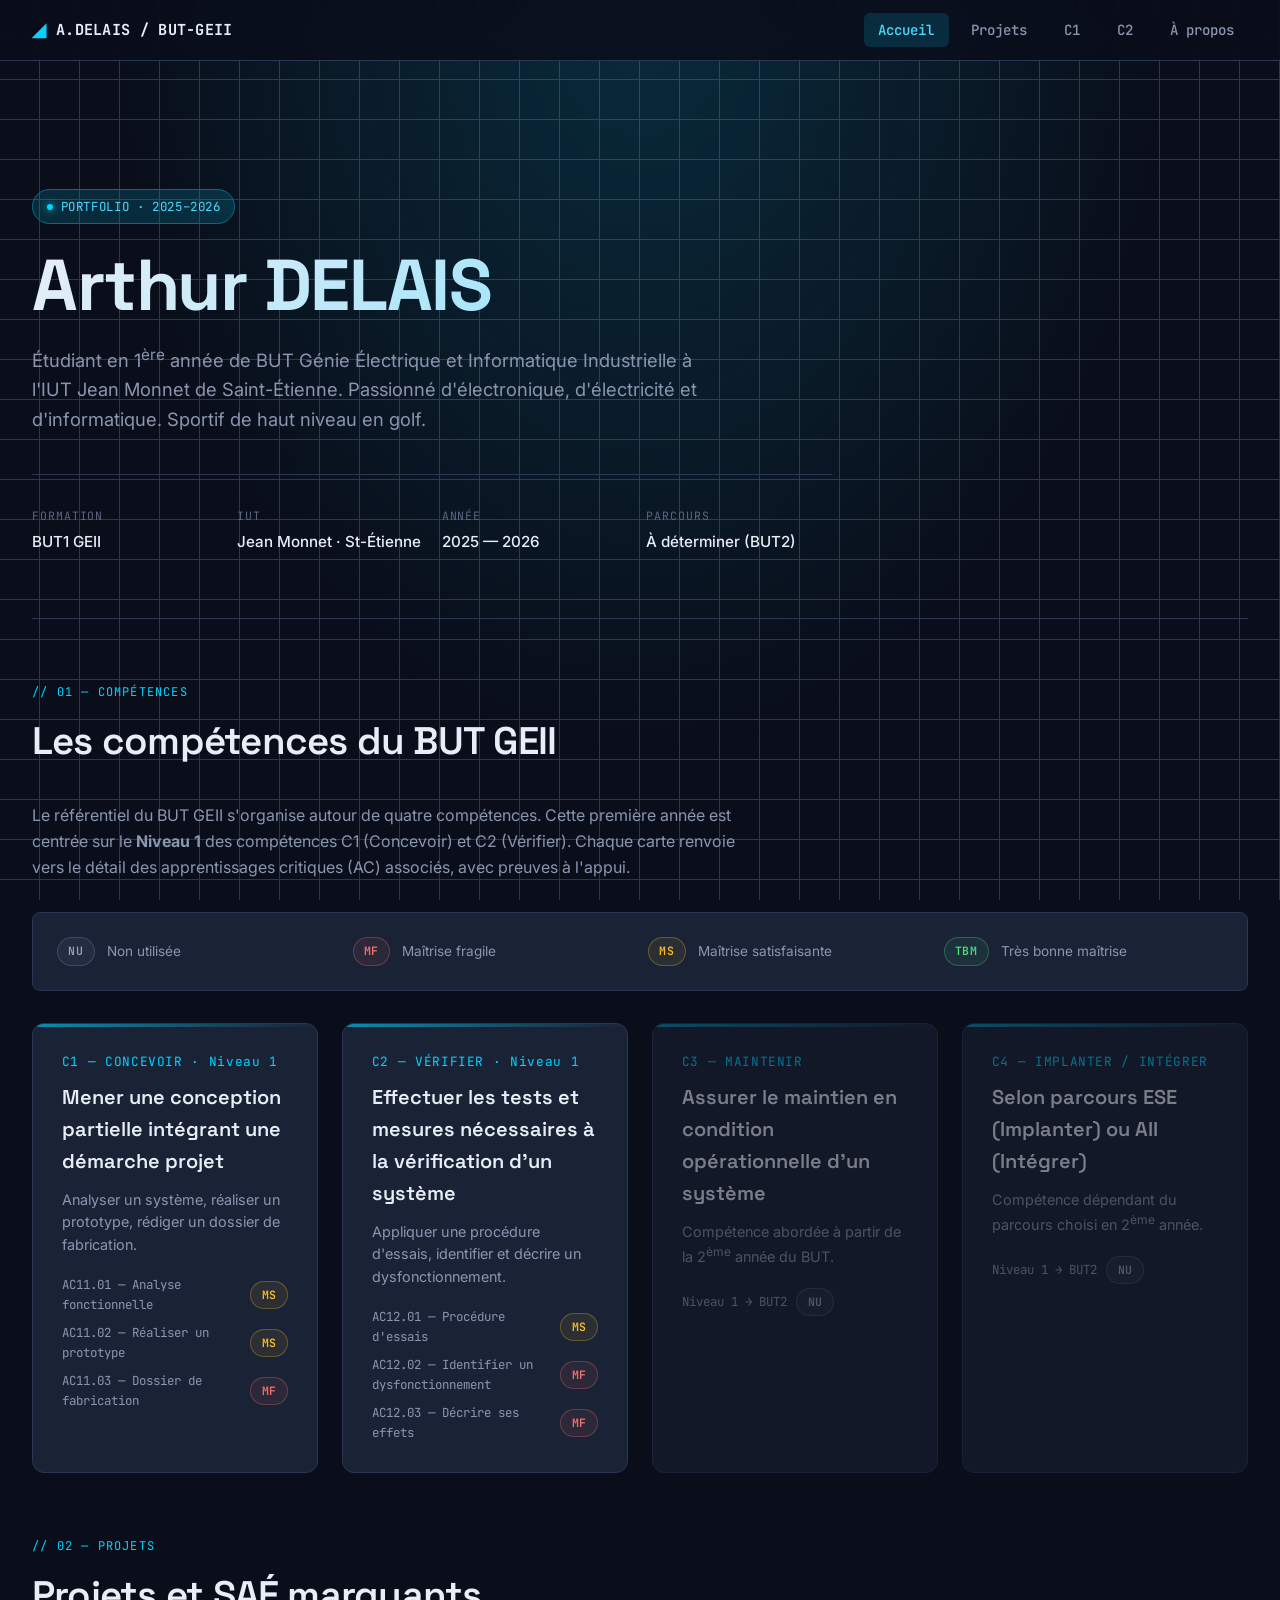
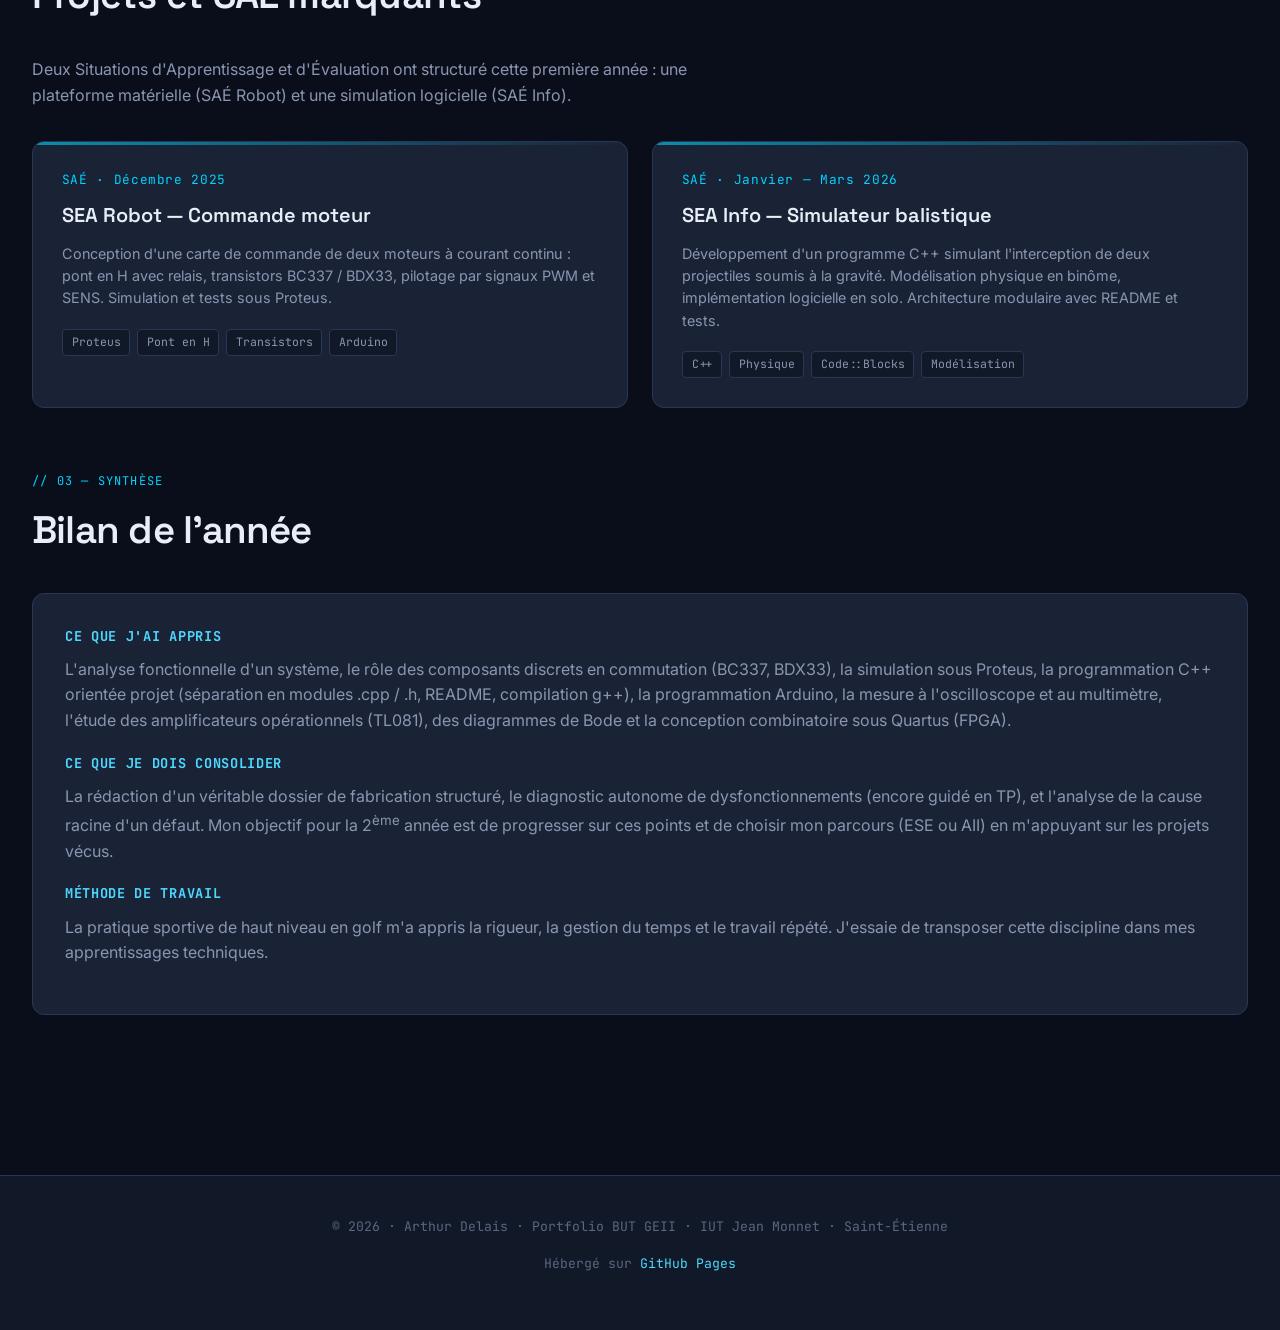
==== index.html @ d63cf0c0 "Add files via upload" ====
<!DOCTYPE html>
<html lang="fr">
<head>
    <meta charset="UTF-8">
    <meta name="viewport" content="width=device-width, initial-scale=1.0">
    <title>Portfolio BUT GEII — Arthur DELAIS</title>
    <link rel="stylesheet" href="assets/style.css">
</head>
<body>

<nav class="nav">
    <div class="nav-inner">
        <a href="index.html" class="nav-brand">A.DELAIS / BUT-GEII</a>
        <ul class="nav-links">
            <li><a href="index.html" class="active">Accueil</a></li>
            <li><a href="pages/projets.html">Projets</a></li>
            <li><a href="pages/AC11-01.html">C1</a></li>
            <li><a href="pages/AC12-01.html">C2</a></li>
            <li><a href="pages/apropos.html">À propos</a></li>
        </ul>
    </div>
</nav>

<main class="container">

    <section class="hero">
        <span class="hero-tag">Portfolio · 2025–2026</span>
        <h1>Arthur DELAIS</h1>
        <p>Étudiant en 1<sup>ère</sup> année de BUT Génie Électrique et Informatique Industrielle à l'IUT Jean Monnet de Saint-Étienne. Passionné d'électronique, d'électricité et d'informatique. Sportif de haut niveau en golf.</p>

        <div class="hero-meta">
            <div class="meta-item">
                <span class="meta-label">Formation</span>
                <span class="meta-value">BUT1 GEII</span>
            </div>
            <div class="meta-item">
                <span class="meta-label">IUT</span>
                <span class="meta-value">Jean Monnet · St-Étienne</span>
            </div>
            <div class="meta-item">
                <span class="meta-label">Année</span>
                <span class="meta-value">2025 — 2026</span>
            </div>
            <div class="meta-item">
                <span class="meta-label">Parcours</span>
                <span class="meta-value">À déterminer (BUT2)</span>
            </div>
        </div>
    </section>

    <section class="section">
        <div class="section-header">
            <div class="section-tag">// 01 — Compétences</div>
            <h2>Les compétences du BUT GEII</h2>
        </div>
        <p style="color: var(--text-secondary); max-width: 720px; margin-bottom: 1rem;">
            Le référentiel du BUT GEII s'organise autour de quatre compétences. Cette première année est centrée sur le <strong>Niveau 1</strong> des compétences C1 (Concevoir) et C2 (Vérifier). Chaque carte renvoie vers le détail des apprentissages critiques (AC) associés, avec preuves à l'appui.
        </p>

        <div class="legend">
            <div class="legend-item"><span class="badge badge-nu">NU</span><span class="legend-text">Non utilisée</span></div>
            <div class="legend-item"><span class="badge badge-mf">MF</span><span class="legend-text">Maîtrise fragile</span></div>
            <div class="legend-item"><span class="badge badge-ms">MS</span><span class="legend-text">Maîtrise satisfaisante</span></div>
            <div class="legend-item"><span class="badge badge-tbm">TBM</span><span class="legend-text">Très bonne maîtrise</span></div>
        </div>

        <div class="competence-grid">

            <a href="pages/AC11-01.html" class="competence-card">
                <div class="comp-code">C1 — CONCEVOIR · Niveau 1</div>
                <div class="comp-title">Mener une conception partielle intégrant une démarche projet</div>
                <p class="comp-desc">Analyser un système, réaliser un prototype, rédiger un dossier de fabrication.</p>
                <ul class="comp-ac-list">
                    <li>AC11.01 — Analyse fonctionnelle <span class="badge badge-ms">MS</span></li>
                    <li>AC11.02 — Réaliser un prototype <span class="badge badge-ms">MS</span></li>
                    <li>AC11.03 — Dossier de fabrication <span class="badge badge-mf">MF</span></li>
                </ul>
            </a>

            <a href="pages/AC12-01.html" class="competence-card">
                <div class="comp-code">C2 — VÉRIFIER · Niveau 1</div>
                <div class="comp-title">Effectuer les tests et mesures nécessaires à la vérification d'un système</div>
                <p class="comp-desc">Appliquer une procédure d'essais, identifier et décrire un dysfonctionnement.</p>
                <ul class="comp-ac-list">
                    <li>AC12.01 — Procédure d'essais <span class="badge badge-ms">MS</span></li>
                    <li>AC12.02 — Identifier un dysfonctionnement <span class="badge badge-mf">MF</span></li>
                    <li>AC12.03 — Décrire ses effets <span class="badge badge-mf">MF</span></li>
                </ul>
            </a>

            <div class="competence-card" style="opacity: 0.5; cursor: default;">
                <div class="comp-code">C3 — MAINTENIR</div>
                <div class="comp-title">Assurer le maintien en condition opérationnelle d'un système</div>
                <p class="comp-desc">Compétence abordée à partir de la 2<sup>ème</sup> année du BUT.</p>
                <ul class="comp-ac-list">
                    <li>Niveau 1 → BUT2 <span class="badge badge-nu">NU</span></li>
                </ul>
            </div>

            <div class="competence-card" style="opacity: 0.5; cursor: default;">
                <div class="comp-code">C4 — IMPLANTER / INTÉGRER</div>
                <div class="comp-title">Selon parcours ESE (Implanter) ou AII (Intégrer)</div>
                <p class="comp-desc">Compétence dépendant du parcours choisi en 2<sup>ème</sup> année.</p>
                <ul class="comp-ac-list">
                    <li>Niveau 1 → BUT2 <span class="badge badge-nu">NU</span></li>
                </ul>
            </div>

        </div>
    </section>

    <section class="section">
        <div class="section-header">
            <div class="section-tag">// 02 — Projets</div>
            <h2>Projets et SAÉ marquants</h2>
        </div>
        <p style="color: var(--text-secondary); max-width: 720px;">
            Deux Situations d'Apprentissage et d'Évaluation ont structuré cette première année : une plateforme matérielle (SAÉ Robot) et une simulation logicielle (SAÉ Info).
        </p>

        <div class="projects-grid" style="margin-top: 2rem;">

            <a href="pages/projets.html#sea-robot" class="competence-card">
                <div class="comp-code">SAÉ · Décembre 2025</div>
                <div class="comp-title">SEA Robot — Commande moteur</div>
                <p class="comp-desc">Conception d'une carte de commande de deux moteurs à courant continu : pont en H avec relais, transistors BC337 / BDX33, pilotage par signaux PWM et SENS. Simulation et tests sous Proteus.</p>
                <div class="project-tag-list">
                    <span class="tag">Proteus</span>
                    <span class="tag">Pont en H</span>
                    <span class="tag">Transistors</span>
                    <span class="tag">Arduino</span>
                </div>
            </a>

            <a href="pages/projets.html#sae-info" class="competence-card">
                <div class="comp-code">SAÉ · Janvier — Mars 2026</div>
                <div class="comp-title">SEA Info — Simulateur balistique</div>
                <p class="comp-desc">Développement d'un programme C++ simulant l'interception de deux projectiles soumis à la gravité. Modélisation physique en binôme, implémentation logicielle en solo. Architecture modulaire avec README et tests.</p>
                <div class="project-tag-list">
                    <span class="tag">C++</span>
                    <span class="tag">Physique</span>
                    <span class="tag">Code::Blocks</span>
                    <span class="tag">Modélisation</span>
                </div>
            </a>

        </div>
    </section>

    <section class="section">
        <div class="section-header">
            <div class="section-tag">// 03 — Synthèse</div>
            <h2>Bilan de l'année</h2>
        </div>
        <div style="background: var(--bg-card); border: 1px solid var(--border); border-radius: 12px; padding: 2rem;">
            <h4 style="margin-top: 0;">Ce que j'ai appris</h4>
            <p style="color: var(--text-secondary);">L'analyse fonctionnelle d'un système, le rôle des composants discrets en commutation (BC337, BDX33), la simulation sous Proteus, la programmation C++ orientée projet (séparation en modules .cpp / .h, README, compilation g++), la programmation Arduino, la mesure à l'oscilloscope et au multimètre, l'étude des amplificateurs opérationnels (TL081), des diagrammes de Bode et la conception combinatoire sous Quartus (FPGA).</p>

            <h4>Ce que je dois consolider</h4>
            <p style="color: var(--text-secondary);">La rédaction d'un véritable dossier de fabrication structuré, le diagnostic autonome de dysfonctionnements (encore guidé en TP), et l'analyse de la cause racine d'un défaut. Mon objectif pour la 2<sup>ème</sup> année est de progresser sur ces points et de choisir mon parcours (ESE ou AII) en m'appuyant sur les projets vécus.</p>

            <h4>Méthode de travail</h4>
            <p style="color: var(--text-secondary);">La pratique sportive de haut niveau en golf m'a appris la rigueur, la gestion du temps et le travail répété. J'essaie de transposer cette discipline dans mes apprentissages techniques.</p>
        </div>
    </section>

</main>

<footer>
    <p>© 2026 · Arthur Delais · Portfolio BUT GEII · IUT Jean Monnet · Saint-Étienne</p>
    <p style="margin-top: 0.5rem;">Hébergé sur <a href="https://github.com/arthur424363">GitHub Pages</a></p>
</footer>

</body>
</html>
---- assets/style.css ----
/* ============================================
   PORTFOLIO BUT GEII — ARTHUR DELAIS
   Thème : Sombre & Tech / Ingénieur
   ============================================ */

@import url('https://fonts.googleapis.com/css2?family=Space+Grotesk:wght@400;500;600;700&family=JetBrains+Mono:wght@400;500;700&family=Inter:wght@300;400;500;600&display=swap');

:root {
    /* Palette */
    --bg-primary: #0a0e1a;
    --bg-secondary: #111827;
    --bg-card: #1a2236;
    --bg-card-hover: #222d47;
    --border: #2a3654;
    --border-bright: #3a4d7a;

    --accent: #00d4ff;
    --accent-bright: #4dd9ff;
    --accent-dim: #006e88;
    --accent-glow: rgba(0, 212, 255, 0.15);

    --text-primary: #e8eef7;
    --text-secondary: #8a96b0;
    --text-dim: #5b6680;

    --success: #4ade80;
    --warning: #fbbf24;
    --danger: #f87171;
    --neutral: #94a3b8;

    /* Typographie */
    --font-display: 'Space Grotesk', sans-serif;
    --font-body: 'Inter', sans-serif;
    --font-mono: 'JetBrains Mono', monospace;
}

* {
    margin: 0;
    padding: 0;
    box-sizing: border-box;
}

html {
    scroll-behavior: smooth;
}

body {
    background: var(--bg-primary);
    color: var(--text-primary);
    font-family: var(--font-body);
    line-height: 1.6;
    min-height: 100vh;
    overflow-x: hidden;

    /* Grille de fond technique */
    background-image:
        linear-gradient(var(--border) 1px, transparent 1px),
        linear-gradient(90deg, var(--border) 1px, transparent 1px);
    background-size: 40px 40px;
    background-position: -1px -1px;
    background-attachment: fixed;
}

body::before {
    content: '';
    position: fixed;
    inset: 0;
    background: radial-gradient(ellipse at top, var(--accent-glow), transparent 60%);
    pointer-events: none;
    z-index: 0;
}

/* ============================================
   NAVIGATION
   ============================================ */
.nav {
    position: sticky;
    top: 0;
    z-index: 100;
    background: rgba(10, 14, 26, 0.85);
    backdrop-filter: blur(12px);
    border-bottom: 1px solid var(--border);
}

.nav-inner {
    max-width: 1280px;
    margin: 0 auto;
    padding: 1rem 2rem;
    display: flex;
    align-items: center;
    justify-content: space-between;
    gap: 2rem;
}

.nav-brand {
    font-family: var(--font-mono);
    font-size: 0.95rem;
    color: var(--text-primary);
    text-decoration: none;
    font-weight: 700;
    letter-spacing: 0.02em;
    display: flex;
    align-items: center;
    gap: 0.6rem;
}

.nav-brand::before {
    content: '◢';
    color: var(--accent);
    font-size: 1.1rem;
}

.nav-links {
    display: flex;
    gap: 0.5rem;
    list-style: none;
    flex-wrap: wrap;
}

.nav-links a {
    color: var(--text-secondary);
    text-decoration: none;
    padding: 0.5rem 0.9rem;
    border-radius: 6px;
    font-size: 0.88rem;
    font-weight: 500;
    transition: all 0.2s;
    font-family: var(--font-mono);
}

.nav-links a:hover {
    color: var(--accent-bright);
    background: var(--bg-card);
}

.nav-links a.active {
    color: var(--accent-bright);
    background: var(--accent-glow);
}

/* ============================================
   CONTAINER
   ============================================ */
.container {
    max-width: 1280px;
    margin: 0 auto;
    padding: 3rem 2rem 6rem;
    position: relative;
    z-index: 1;
}

.container-narrow {
    max-width: 920px;
}

/* ============================================
   HERO
   ============================================ */
.hero {
    padding: 5rem 0 4rem;
    border-bottom: 1px solid var(--border);
    margin-bottom: 4rem;
    position: relative;
}

.hero-tag {
    display: inline-flex;
    align-items: center;
    gap: 0.5rem;
    font-family: var(--font-mono);
    font-size: 0.78rem;
    color: var(--accent-bright);
    background: var(--accent-glow);
    border: 1px solid var(--accent-dim);
    padding: 0.4rem 0.85rem;
    border-radius: 999px;
    letter-spacing: 0.05em;
    text-transform: uppercase;
    margin-bottom: 1.5rem;
}

.hero-tag::before {
    content: '';
    width: 6px;
    height: 6px;
    border-radius: 50%;
    background: var(--accent);
    box-shadow: 0 0 8px var(--accent);
    animation: pulse 2s infinite;
}

@keyframes pulse {
    0%, 100% { opacity: 1; }
    50% { opacity: 0.4; }
}

.hero h1 {
    font-family: var(--font-display);
    font-size: clamp(2.5rem, 6vw, 4.5rem);
    font-weight: 700;
    line-height: 1.05;
    letter-spacing: -0.02em;
    margin-bottom: 1.2rem;
    background: linear-gradient(135deg, var(--text-primary) 0%, var(--accent-bright) 100%);
    -webkit-background-clip: text;
    -webkit-text-fill-color: transparent;
    background-clip: text;
}

.hero p {
    font-size: 1.15rem;
    color: var(--text-secondary);
    max-width: 680px;
    margin-bottom: 2rem;
}

.hero-meta {
    display: grid;
    grid-template-columns: repeat(auto-fit, minmax(180px, 1fr));
    gap: 1.2rem;
    margin-top: 2.5rem;
    padding-top: 2rem;
    border-top: 1px solid var(--border);
    max-width: 800px;
}

.meta-item {
    display: flex;
    flex-direction: column;
    gap: 0.25rem;
}

.meta-label {
    font-family: var(--font-mono);
    font-size: 0.72rem;
    color: var(--text-dim);
    text-transform: uppercase;
    letter-spacing: 0.08em;
}

.meta-value {
    font-size: 0.95rem;
    color: var(--text-primary);
    font-weight: 500;
}

/* ============================================
   SECTIONS
   ============================================ */
.section {
    margin-bottom: 4rem;
}

.section-header {
    margin-bottom: 2rem;
}

.section-tag {
    font-family: var(--font-mono);
    font-size: 0.75rem;
    color: var(--accent);
    letter-spacing: 0.1em;
    text-transform: uppercase;
    margin-bottom: 0.5rem;
}

h2 {
    font-family: var(--font-display);
    font-size: clamp(1.8rem, 3vw, 2.4rem);
    font-weight: 600;
    letter-spacing: -0.02em;
    color: var(--text-primary);
}

h3 {
    font-family: var(--font-display);
    font-size: 1.35rem;
    font-weight: 600;
    color: var(--text-primary);
    margin-bottom: 0.75rem;
}

h4 {
    font-family: var(--font-mono);
    font-size: 0.85rem;
    text-transform: uppercase;
    letter-spacing: 0.05em;
    color: var(--accent-bright);
    margin-bottom: 0.6rem;
    margin-top: 1.2rem;
}

p { margin-bottom: 1rem; }

/* ============================================
   CARTES DE COMPÉTENCES (page d'accueil)
   ============================================ */
.competence-grid {
    display: grid;
    grid-template-columns: repeat(auto-fit, minmax(280px, 1fr));
    gap: 1.5rem;
    margin-top: 2rem;
}

.competence-card {
    background: var(--bg-card);
    border: 1px solid var(--border);
    border-radius: 12px;
    padding: 1.8rem;
    transition: all 0.25s;
    position: relative;
    overflow: hidden;
    text-decoration: none;
    color: inherit;
    display: block;
}

.competence-card::before {
    content: '';
    position: absolute;
    top: 0;
    left: 0;
    right: 0;
    height: 3px;
    background: linear-gradient(90deg, var(--accent), transparent);
    opacity: 0.6;
}

.competence-card:hover {
    border-color: var(--accent-dim);
    background: var(--bg-card-hover);
    transform: translateY(-3px);
    box-shadow: 0 12px 40px -10px var(--accent-glow);
}

.comp-code {
    font-family: var(--font-mono);
    font-size: 0.8rem;
    color: var(--accent);
    margin-bottom: 0.5rem;
    letter-spacing: 0.05em;
}

.comp-title {
    font-family: var(--font-display);
    font-size: 1.25rem;
    font-weight: 600;
    margin-bottom: 0.75rem;
    color: var(--text-primary);
}

.comp-desc {
    color: var(--text-secondary);
    font-size: 0.9rem;
    margin-bottom: 1.2rem;
    line-height: 1.55;
}

.comp-ac-list {
    list-style: none;
    display: flex;
    flex-direction: column;
    gap: 0.5rem;
}

.comp-ac-list li {
    display: flex;
    align-items: center;
    gap: 0.6rem;
    font-family: var(--font-mono);
    font-size: 0.78rem;
    color: var(--text-secondary);
}

/* ============================================
   BADGES DE NIVEAU
   ============================================ */
.badge {
    display: inline-flex;
    align-items: center;
    gap: 0.4rem;
    padding: 0.25rem 0.65rem;
    border-radius: 999px;
    font-family: var(--font-mono);
    font-size: 0.72rem;
    font-weight: 600;
    letter-spacing: 0.05em;
    border: 1px solid;
}

.badge-nu {
    background: rgba(148, 163, 184, 0.08);
    color: var(--neutral);
    border-color: rgba(148, 163, 184, 0.25);
}

.badge-mf {
    background: rgba(248, 113, 113, 0.08);
    color: var(--danger);
    border-color: rgba(248, 113, 113, 0.3);
}

.badge-ms {
    background: rgba(251, 191, 36, 0.08);
    color: var(--warning);
    border-color: rgba(251, 191, 36, 0.3);
}

.badge-tbm {
    background: rgba(74, 222, 128, 0.08);
    color: var(--success);
    border-color: rgba(74, 222, 128, 0.3);
}

/* ============================================
   PAGE AC — STRUCTURE
   ============================================ */
.ac-header {
    padding: 3rem 0 2.5rem;
    border-bottom: 1px solid var(--border);
    margin-bottom: 3rem;
}

.breadcrumb {
    font-family: var(--font-mono);
    font-size: 0.82rem;
    color: var(--text-dim);
    margin-bottom: 1rem;
}

.breadcrumb a {
    color: var(--text-secondary);
    text-decoration: none;
    transition: color 0.2s;
}

.breadcrumb a:hover { color: var(--accent-bright); }

.breadcrumb-sep { margin: 0 0.5rem; color: var(--text-dim); }

.ac-code-big {
    font-family: var(--font-mono);
    font-size: 0.95rem;
    color: var(--accent);
    letter-spacing: 0.08em;
    margin-bottom: 0.75rem;
}

.ac-title {
    font-family: var(--font-display);
    font-size: clamp(1.8rem, 4vw, 2.6rem);
    font-weight: 600;
    line-height: 1.15;
    letter-spacing: -0.02em;
    margin-bottom: 1.5rem;
}

.ac-meta-bar {
    display: flex;
    flex-wrap: wrap;
    gap: 1.5rem;
    align-items: center;
}

.content-block {
    margin-bottom: 2.5rem;
}

.content-block p,
.content-block li {
    color: var(--text-secondary);
    font-size: 1rem;
    line-height: 1.7;
}

.content-block ul {
    list-style: none;
    padding-left: 0;
}

.content-block ul li {
    position: relative;
    padding-left: 1.5rem;
    margin-bottom: 0.6rem;
}

.content-block ul li::before {
    content: '▸';
    position: absolute;
    left: 0;
    color: var(--accent);
}

/* Encart projet */
.project-box {
    background: var(--bg-card);
    border: 1px solid var(--border);
    border-left: 3px solid var(--accent);
    border-radius: 8px;
    padding: 1.5rem 1.8rem;
    margin: 1.5rem 0;
}

.project-box-label {
    font-family: var(--font-mono);
    font-size: 0.72rem;
    color: var(--accent);
    text-transform: uppercase;
    letter-spacing: 0.08em;
    margin-bottom: 0.5rem;
}

.project-box h4 {
    margin-top: 0;
    margin-bottom: 0.5rem;
    color: var(--text-primary);
    font-family: var(--font-display);
    font-size: 1.1rem;
    text-transform: none;
    letter-spacing: 0;
}

/* Image preuve */
.proof-image {
    margin: 1.5rem 0;
    border: 1px solid var(--border);
    border-radius: 8px;
    overflow: hidden;
    background: var(--bg-card);
}

.proof-image img {
    width: 100%;
    height: auto;
    display: block;
}

.proof-caption {
    padding: 0.8rem 1.2rem;
    font-family: var(--font-mono);
    font-size: 0.78rem;
    color: var(--text-dim);
    border-top: 1px solid var(--border);
    background: var(--bg-secondary);
}

/* Liste de preuves */
.proof-list {
    display: grid;
    gap: 0.6rem;
    margin-top: 1rem;
}

.proof-item {
    display: flex;
    align-items: center;
    gap: 0.8rem;
    padding: 0.8rem 1rem;
    background: var(--bg-card);
    border: 1px solid var(--border);
    border-radius: 6px;
    font-family: var(--font-mono);
    font-size: 0.85rem;
    color: var(--text-secondary);
}

.proof-item::before {
    content: '◈';
    color: var(--accent);
}

/* Navigation entre AC */
.ac-nav {
    display: flex;
    justify-content: space-between;
    gap: 1rem;
    margin-top: 4rem;
    padding-top: 2rem;
    border-top: 1px solid var(--border);
}

.ac-nav a {
    flex: 1;
    padding: 1.2rem 1.5rem;
    background: var(--bg-card);
    border: 1px solid var(--border);
    border-radius: 8px;
    text-decoration: none;
    color: var(--text-secondary);
    transition: all 0.2s;
    font-family: var(--font-mono);
    font-size: 0.85rem;
}

.ac-nav a:hover {
    border-color: var(--accent-dim);
    color: var(--accent-bright);
    background: var(--bg-card-hover);
}

.ac-nav .nav-prev::before { content: '← '; }
.ac-nav .nav-next::after  { content: ' →'; }
.ac-nav .nav-next { text-align: right; }

/* ============================================
   FOOTER
   ============================================ */
footer {
    border-top: 1px solid var(--border);
    padding: 2.5rem 2rem;
    text-align: center;
    color: var(--text-dim);
    font-family: var(--font-mono);
    font-size: 0.82rem;
    background: var(--bg-secondary);
}

footer a {
    color: var(--accent-bright);
    text-decoration: none;
}

/* ============================================
   GRILLE PROJETS
   ============================================ */
.projects-grid {
    display: grid;
    grid-template-columns: repeat(auto-fit, minmax(320px, 1fr));
    gap: 1.5rem;
}

.project-card {
    background: var(--bg-card);
    border: 1px solid var(--border);
    border-radius: 12px;
    padding: 1.8rem;
    transition: all 0.25s;
}

.project-card:hover {
    border-color: var(--accent-dim);
    background: var(--bg-card-hover);
}

.project-tag-list {
    display: flex;
    flex-wrap: wrap;
    gap: 0.4rem;
    margin-top: 1rem;
}

.tag {
    font-family: var(--font-mono);
    font-size: 0.72rem;
    color: var(--text-secondary);
    background: var(--bg-secondary);
    border: 1px solid var(--border);
    padding: 0.2rem 0.55rem;
    border-radius: 4px;
}

/* ============================================
   LÉGENDE DES NIVEAUX (accueil)
   ============================================ */
.legend {
    display: grid;
    grid-template-columns: repeat(auto-fit, minmax(180px, 1fr));
    gap: 1rem;
    background: var(--bg-card);
    border: 1px solid var(--border);
    border-radius: 8px;
    padding: 1.5rem;
    margin: 2rem 0;
}

.legend-item {
    display: flex;
    align-items: center;
    gap: 0.75rem;
}

.legend-text {
    font-size: 0.85rem;
    color: var(--text-secondary);
}

/* ============================================
   RESPONSIVE
   ============================================ */
@media (max-width: 720px) {
    .nav-inner { flex-direction: column; align-items: flex-start; padding: 1rem; }
    .nav-links { gap: 0.25rem; }
    .nav-links a { padding: 0.4rem 0.6rem; font-size: 0.8rem; }
    .container { padding: 2rem 1.25rem 4rem; }
    .hero { padding: 3rem 0 2rem; }
    .hero-meta { grid-template-columns: 1fr 1fr; }
    .ac-nav { flex-direction: column; }
    .ac-nav .nav-next { text-align: left; }
}

/* ============================================
   ANIMATION D'APPARITION
   ============================================ */
@keyframes fadeUp {
    from { opacity: 0; transform: translateY(20px); }
    to   { opacity: 1; transform: translateY(0); }
}

.hero, .competence-grid, .section, .ac-header, .content-block {
    animation: fadeUp 0.6s ease-out backwards;
}

.hero { animation-delay: 0.1s; }
.section:nth-of-type(1) { animation-delay: 0.2s; }
.section:nth-of-type(2) { animation-delay: 0.3s; }
.section:nth-of-type(3) { animation-delay: 0.4s; }
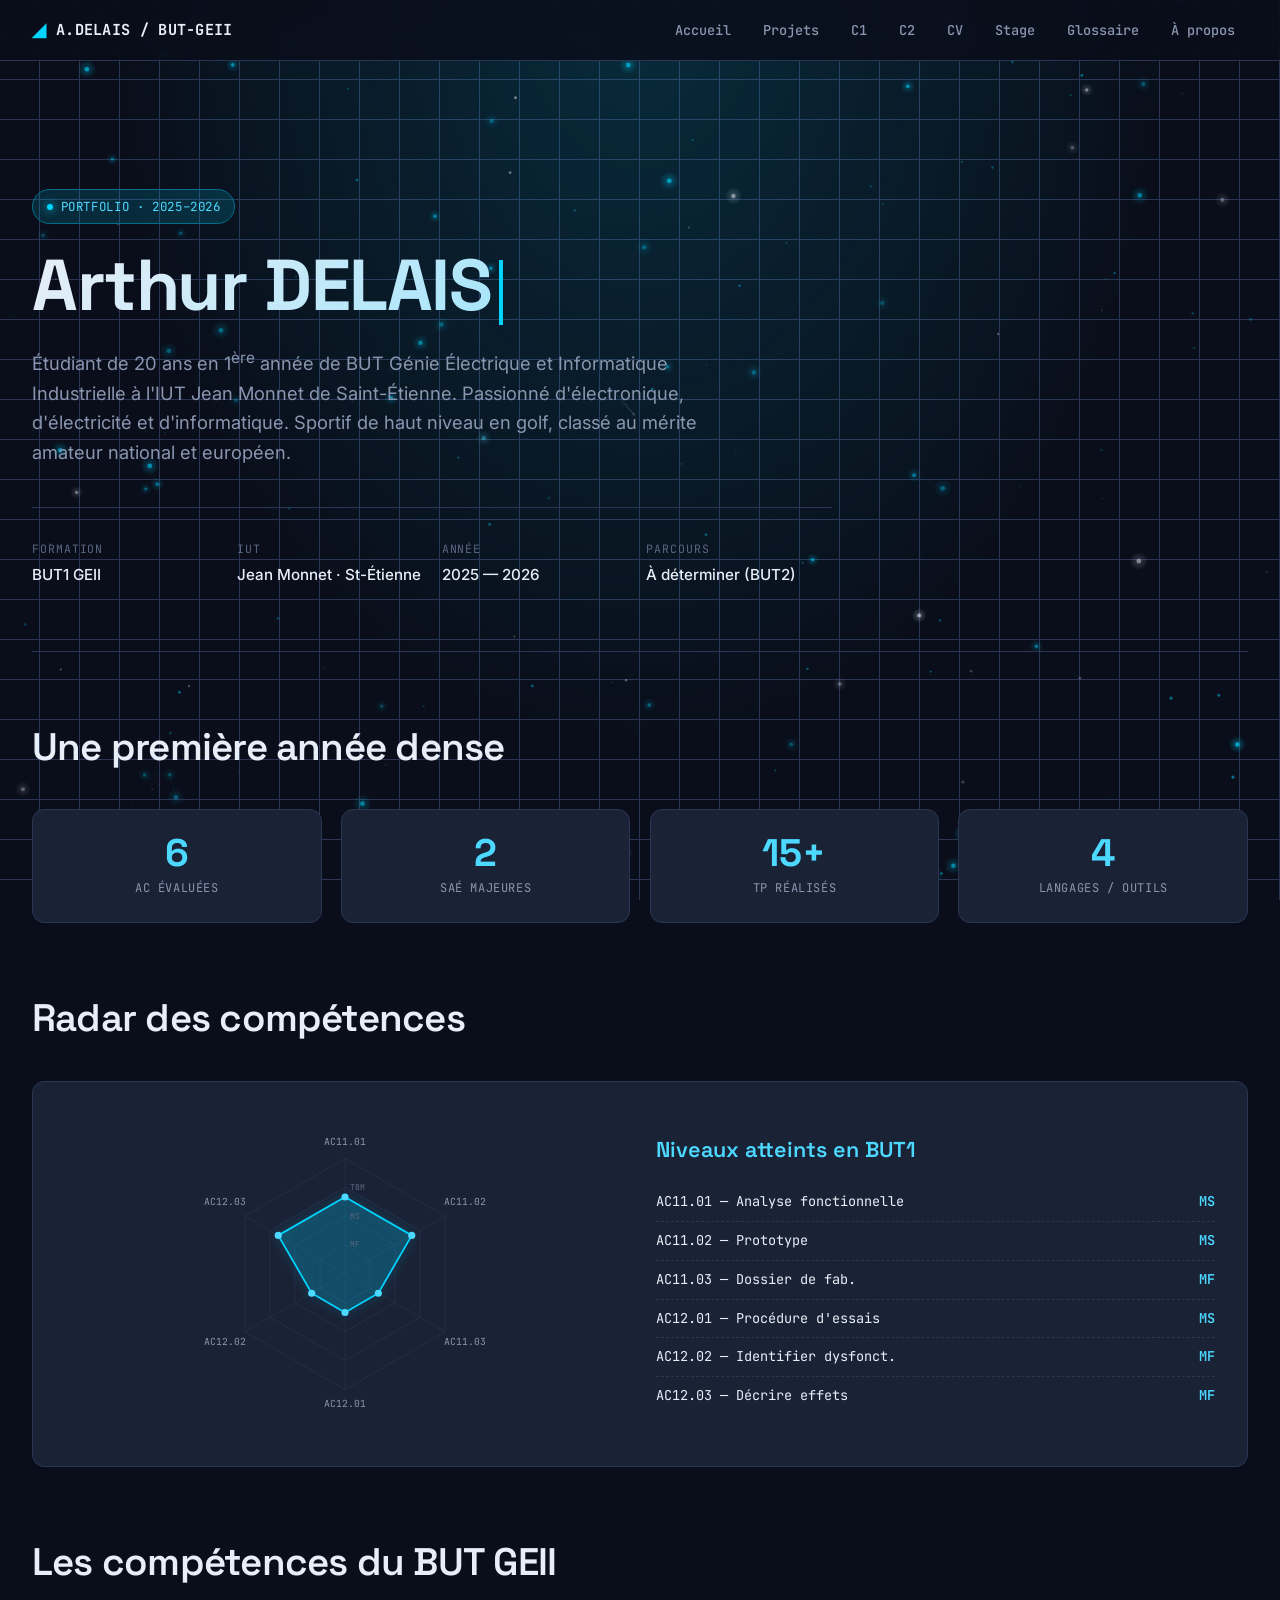
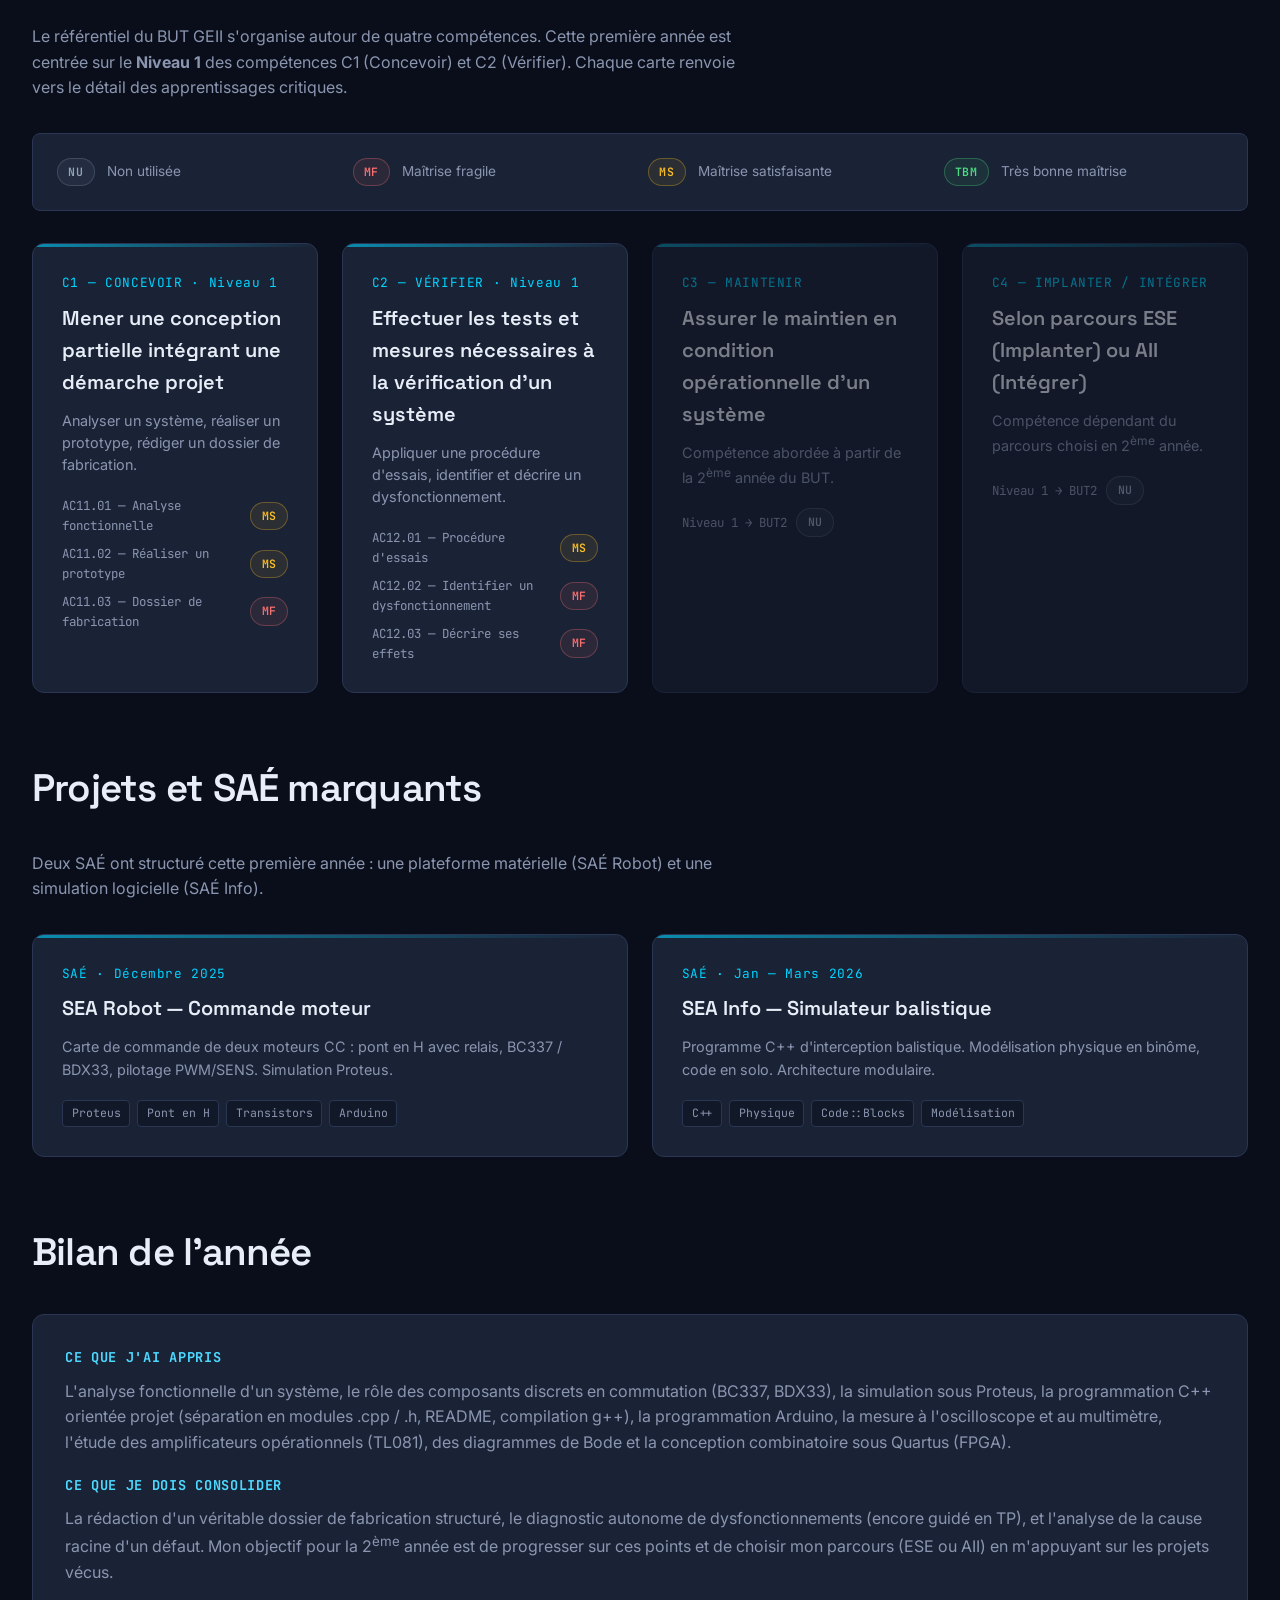
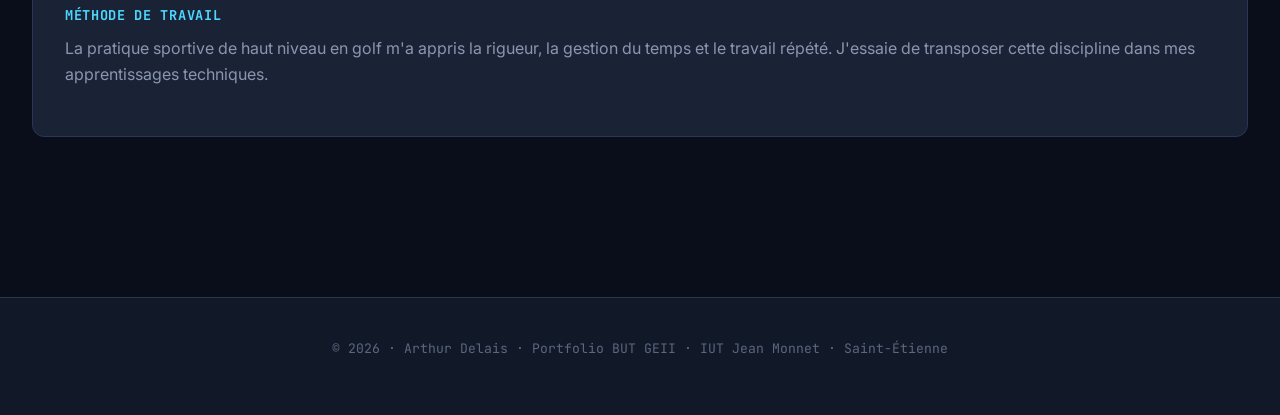
==== commit 07a8e621: "Add files via upload" ====
--- a/index.html
+++ b/index.html
@@ -4,18 +4,30 @@
     <meta charset="UTF-8">
     <meta name="viewport" content="width=device-width, initial-scale=1.0">
     <title>Portfolio BUT GEII — Arthur DELAIS</title>
+    <meta name="description" content="Portfolio BUT GEII d'Arthur Delais, 1ère année 2025-2026 à l'IUT Jean Monnet de Saint-Étienne. Compétences, projets, SAÉ et TP.">
+    <meta name="author" content="Arthur Delais">
+    <meta property="og:title" content="Portfolio BUT GEII — Arthur DELAIS">
+    <meta property="og:description" content="Portfolio BUT GEII d'Arthur Delais — IUT Jean Monnet Saint-Étienne">
+    <meta property="og:type" content="website">
+    <link rel="icon" type="image/svg+xml" href="assets/favicon.svg">
     <link rel="stylesheet" href="assets/style.css">
 </head>
 <body>
+
+<div id="preloader"><div class="preloader-logo">[ A.D. ]</div></div>
+<canvas id="particles-canvas"></canvas>
 
 <nav class="nav">
     <div class="nav-inner">
         <a href="index.html" class="nav-brand">A.DELAIS / BUT-GEII</a>
         <ul class="nav-links">
-            <li><a href="index.html" class="active">Accueil</a></li>
+            <li><a href="index.html">Accueil</a></li>
             <li><a href="pages/projets.html">Projets</a></li>
             <li><a href="pages/AC11-01.html">C1</a></li>
             <li><a href="pages/AC12-01.html">C2</a></li>
+            <li><a href="pages/cv.html">CV</a></li>
+            <li><a href="pages/stage.html">Stage</a></li>
+            <li><a href="pages/glossaire.html">Glossaire</a></li>
             <li><a href="pages/apropos.html">À propos</a></li>
         </ul>
     </div>
@@ -25,8 +37,8 @@
 
     <section class="hero">
         <span class="hero-tag">Portfolio · 2025–2026</span>
-        <h1>Arthur DELAIS</h1>
-        <p>Étudiant en 1<sup>ère</sup> année de BUT Génie Électrique et Informatique Industrielle à l'IUT Jean Monnet de Saint-Étienne. Passionné d'électronique, d'électricité et d'informatique. Sportif de haut niveau en golf.</p>
+        <h1 data-typewriter="Arthur DELAIS"></h1>
+        <p>Étudiant de 20 ans en 1<sup>ère</sup> année de BUT Génie Électrique et Informatique Industrielle à l'IUT Jean Monnet de Saint-Étienne. Passionné d'électronique, d'électricité et d'informatique. Sportif de haut niveau en golf, classé au mérite amateur national et européen.</p>
 
         <div class="hero-meta">
             <div class="meta-item">
@@ -48,13 +60,110 @@
         </div>
     </section>
 
-    <section class="section">
-        <div class="section-header">
-            <div class="section-tag">// 01 — Compétences</div>
+    <section class="section reveal">
+        <div class="section-header">
+            <h2>Une première année dense</h2>
+        </div>
+        <div class="stats-grid">
+            <div class="stat-card">
+                <div class="stat-number"><span data-counter="6">0</span></div>
+                <div class="stat-label">AC évaluées</div>
+            </div>
+            <div class="stat-card">
+                <div class="stat-number"><span data-counter="2">0</span></div>
+                <div class="stat-label">SAÉ majeures</div>
+            </div>
+            <div class="stat-card">
+                <div class="stat-number"><span data-counter="15" data-suffix="+">0</span></div>
+                <div class="stat-label">TP réalisés</div>
+            </div>
+            <div class="stat-card">
+                <div class="stat-number"><span data-counter="4">0</span></div>
+                <div class="stat-label">Langages / outils</div>
+            </div>
+        </div>
+    </section>
+
+    <section class="section reveal">
+        <div class="section-header">
+            <h2>Radar des compétences</h2>
+        </div>
+        <div class="radar-wrapper">
+            <div class="radar-svg-container">
+                <!-- Radar SVG (6 axes) -->
+                <svg width="320" height="320" viewBox="-180 -180 360 360" xmlns="http://www.w3.org/2000/svg" aria-label="Radar des compétences">
+                    <!-- Grilles concentriques -->
+                    <g stroke="#2a3654" stroke-width="1" fill="none" opacity="0.7">
+                        <polygon points="0,-130 112.6,-65 112.6,65 0,130 -112.6,65 -112.6,-65" />
+                        <polygon points="0,-97.5 84.4,-48.7 84.4,48.7 0,97.5 -84.4,48.7 -84.4,-48.7" />
+                        <polygon points="0,-65 56.3,-32.5 56.3,32.5 0,65 -56.3,32.5 -56.3,-32.5" />
+                        <polygon points="0,-32.5 28.1,-16.2 28.1,16.2 0,32.5 -28.1,16.2 -28.1,-16.2" />
+                    </g>
+                    <!-- Axes -->
+                    <g stroke="#2a3654" stroke-width="1" opacity="0.6">
+                        <line x1="0" y1="0" x2="0" y2="-130" />
+                        <line x1="0" y1="0" x2="112.6" y2="-65" />
+                        <line x1="0" y1="0" x2="112.6" y2="65" />
+                        <line x1="0" y1="0" x2="0" y2="130" />
+                        <line x1="0" y1="0" x2="-112.6" y2="65" />
+                        <line x1="0" y1="0" x2="-112.6" y2="-65" />
+                    </g>
+                    <!-- Données (niveaux : MS=2, MS=2, MF=1, MS=2, MF=1, MF=1 / max 3) -->
+                    <!-- 6 AC : AC11.01 MS, AC11.02 MS, AC11.03 MF, AC12.01 MS, AC12.02 MF, AC12.03 MF -->
+                    <!-- MS = 2/3 = 0.67 → 87px ; MF = 1/3 = 0.33 → 43px -->
+                    <polygon
+                        points="0,-86.7 75.1,-43.4 37.5,21.6 0,43.3 -37.5,21.6 -75.1,-43.4"
+                        fill="#00d4ff" fill-opacity="0.18"
+                        stroke="#00d4ff" stroke-width="2"
+                        style="filter: drop-shadow(0 0 6px rgba(0,212,255,0.4));"
+                    />
+                    <!-- Points -->
+                    <g fill="#4dd9ff">
+                        <circle cx="0" cy="-86.7" r="4" />
+                        <circle cx="75.1" cy="-43.4" r="4" />
+                        <circle cx="37.5" cy="21.6" r="4" />
+                        <circle cx="0" cy="43.3" r="4" />
+                        <circle cx="-37.5" cy="21.6" r="4" />
+                        <circle cx="-75.1" cy="-43.4" r="4" />
+                    </g>
+                    <!-- Labels -->
+                    <g font-family="'JetBrains Mono', monospace" font-size="11" fill="#8a96b0" text-anchor="middle">
+                        <text x="0" y="-145">AC11.01</text>
+                        <text x="135" y="-78">AC11.02</text>
+                        <text x="135" y="80">AC11.03</text>
+                        <text x="0" y="150">AC12.01</text>
+                        <text x="-135" y="80">AC12.02</text>
+                        <text x="-135" y="-78">AC12.03</text>
+                    </g>
+                    <!-- Légende des niveaux -->
+                    <g font-family="'JetBrains Mono', monospace" font-size="9" fill="#5b6680">
+                        <text x="6" y="-30">MF</text>
+                        <text x="6" y="-62">MS</text>
+                        <text x="6" y="-95">TBM</text>
+                    </g>
+                </svg>
+            </div>
+            <div class="radar-info">
+                <h3>Niveaux atteints en BUT1</h3>
+                <ul>
+                    <li><span>AC11.01 — Analyse fonctionnelle</span> <span class="niv">MS</span></li>
+                    <li><span>AC11.02 — Prototype</span> <span class="niv">MS</span></li>
+                    <li><span>AC11.03 — Dossier de fab.</span> <span class="niv">MF</span></li>
+                    <li><span>AC12.01 — Procédure d'essais</span> <span class="niv">MS</span></li>
+                    <li><span>AC12.02 — Identifier dysfonct.</span> <span class="niv">MF</span></li>
+                    <li><span>AC12.03 — Décrire effets</span> <span class="niv">MF</span></li>
+                </ul>
+            </div>
+        </div>
+    </section>
+
+    <section class="section reveal">
+        <div class="section-header">
+            
             <h2>Les compétences du BUT GEII</h2>
         </div>
         <p style="color: var(--text-secondary); max-width: 720px; margin-bottom: 1rem;">
-            Le référentiel du BUT GEII s'organise autour de quatre compétences. Cette première année est centrée sur le <strong>Niveau 1</strong> des compétences C1 (Concevoir) et C2 (Vérifier). Chaque carte renvoie vers le détail des apprentissages critiques (AC) associés, avec preuves à l'appui.
+            Le référentiel du BUT GEII s'organise autour de quatre compétences. Cette première année est centrée sur le <strong>Niveau 1</strong> des compétences C1 (Concevoir) et C2 (Vérifier). Chaque carte renvoie vers le détail des apprentissages critiques.
         </p>
 
         <div class="legend">
@@ -109,13 +218,13 @@
         </div>
     </section>
 
-    <section class="section">
-        <div class="section-header">
-            <div class="section-tag">// 02 — Projets</div>
+    <section class="section reveal">
+        <div class="section-header">
+            
             <h2>Projets et SAÉ marquants</h2>
         </div>
         <p style="color: var(--text-secondary); max-width: 720px;">
-            Deux Situations d'Apprentissage et d'Évaluation ont structuré cette première année : une plateforme matérielle (SAÉ Robot) et une simulation logicielle (SAÉ Info).
+            Deux SAÉ ont structuré cette première année : une plateforme matérielle (SAÉ Robot) et une simulation logicielle (SAÉ Info).
         </p>
 
         <div class="projects-grid" style="margin-top: 2rem;">
@@ -123,33 +232,27 @@
             <a href="pages/projets.html#sea-robot" class="competence-card">
                 <div class="comp-code">SAÉ · Décembre 2025</div>
                 <div class="comp-title">SEA Robot — Commande moteur</div>
-                <p class="comp-desc">Conception d'une carte de commande de deux moteurs à courant continu : pont en H avec relais, transistors BC337 / BDX33, pilotage par signaux PWM et SENS. Simulation et tests sous Proteus.</p>
+                <p class="comp-desc">Carte de commande de deux moteurs CC : pont en H avec relais, BC337 / BDX33, pilotage PWM/SENS. Simulation Proteus.</p>
                 <div class="project-tag-list">
-                    <span class="tag">Proteus</span>
-                    <span class="tag">Pont en H</span>
-                    <span class="tag">Transistors</span>
-                    <span class="tag">Arduino</span>
+                    <span class="tag">Proteus</span><span class="tag">Pont en H</span><span class="tag">Transistors</span><span class="tag">Arduino</span>
                 </div>
             </a>
 
             <a href="pages/projets.html#sae-info" class="competence-card">
-                <div class="comp-code">SAÉ · Janvier — Mars 2026</div>
+                <div class="comp-code">SAÉ · Jan — Mars 2026</div>
                 <div class="comp-title">SEA Info — Simulateur balistique</div>
-                <p class="comp-desc">Développement d'un programme C++ simulant l'interception de deux projectiles soumis à la gravité. Modélisation physique en binôme, implémentation logicielle en solo. Architecture modulaire avec README et tests.</p>
+                <p class="comp-desc">Programme C++ d'interception balistique. Modélisation physique en binôme, code en solo. Architecture modulaire.</p>
                 <div class="project-tag-list">
-                    <span class="tag">C++</span>
-                    <span class="tag">Physique</span>
-                    <span class="tag">Code::Blocks</span>
-                    <span class="tag">Modélisation</span>
+                    <span class="tag">C++</span><span class="tag">Physique</span><span class="tag">Code::Blocks</span><span class="tag">Modélisation</span>
                 </div>
             </a>
 
         </div>
     </section>
 
-    <section class="section">
-        <div class="section-header">
-            <div class="section-tag">// 03 — Synthèse</div>
+    <section class="section reveal">
+        <div class="section-header">
+            
             <h2>Bilan de l'année</h2>
         </div>
         <div style="background: var(--bg-card); border: 1px solid var(--border); border-radius: 12px; padding: 2rem;">
@@ -168,8 +271,8 @@
 
 <footer>
     <p>© 2026 · Arthur Delais · Portfolio BUT GEII · IUT Jean Monnet · Saint-Étienne</p>
-    <p style="margin-top: 0.5rem;">Hébergé sur <a href="https://github.com/arthur424363">GitHub Pages</a></p>
 </footer>
 
+<script src="assets/script.js"></script>
 </body>
 </html>
--- a/assets/style.css
+++ b/assets/style.css
@@ -1,12 +1,11 @@
 /* ============================================
    PORTFOLIO BUT GEII — ARTHUR DELAIS
-   Thème : Sombre & Tech / Ingénieur
+   Thème : Sombre & Tech / Ingénieur — v2 enrichie
    ============================================ */
 
 @import url('https://fonts.googleapis.com/css2?family=Space+Grotesk:wght@400;500;600;700&family=JetBrains+Mono:wght@400;500;700&family=Inter:wght@300;400;500;600&display=swap');
 
 :root {
-    /* Palette */
     --bg-primary: #0a0e1a;
     --bg-secondary: #111827;
     --bg-card: #1a2236;
@@ -18,6 +17,7 @@
     --accent-bright: #4dd9ff;
     --accent-dim: #006e88;
     --accent-glow: rgba(0, 212, 255, 0.15);
+    --accent-glow-strong: rgba(0, 212, 255, 0.35);
 
     --text-primary: #e8eef7;
     --text-secondary: #8a96b0;
@@ -28,21 +28,14 @@
     --danger: #f87171;
     --neutral: #94a3b8;
 
-    /* Typographie */
     --font-display: 'Space Grotesk', sans-serif;
     --font-body: 'Inter', sans-serif;
     --font-mono: 'JetBrains Mono', monospace;
 }
 
-* {
-    margin: 0;
-    padding: 0;
-    box-sizing: border-box;
-}
-
-html {
-    scroll-behavior: smooth;
-}
+* { margin: 0; padding: 0; box-sizing: border-box; }
+
+html { scroll-behavior: smooth; }
 
 body {
     background: var(--bg-primary);
@@ -51,8 +44,7 @@
     line-height: 1.6;
     min-height: 100vh;
     overflow-x: hidden;
-
-    /* Grille de fond technique */
+    position: relative;
     background-image:
         linear-gradient(var(--border) 1px, transparent 1px),
         linear-gradient(90deg, var(--border) 1px, transparent 1px);
@@ -70,18 +62,49 @@
     z-index: 0;
 }
 
-/* ============================================
-   NAVIGATION
-   ============================================ */
+#particles-canvas {
+    position: fixed;
+    top: 0;
+    left: 0;
+    width: 100%;
+    height: 100%;
+    pointer-events: none;
+    z-index: 0;
+    opacity: 0.85;
+}
+
+/* Preloader */
+#preloader {
+    position: fixed;
+    inset: 0;
+    background: var(--bg-primary);
+    z-index: 9999;
+    display: flex;
+    align-items: center;
+    justify-content: center;
+    transition: opacity 0.5s ease-out, visibility 0.5s ease-out;
+}
+#preloader.hidden { opacity: 0; visibility: hidden; }
+.preloader-logo {
+    font-family: var(--font-mono);
+    color: var(--accent);
+    font-size: 1.8rem;
+    font-weight: 700;
+    letter-spacing: 0.15em;
+    animation: blink 1s infinite;
+}
+@keyframes blink { 0%,100% { opacity: 1; } 50% { opacity: 0.3; } }
+
+/* NAVIGATION */
 .nav {
     position: sticky;
     top: 0;
     z-index: 100;
     background: rgba(10, 14, 26, 0.85);
     backdrop-filter: blur(12px);
+    -webkit-backdrop-filter: blur(12px);
     border-bottom: 1px solid var(--border);
 }
-
 .nav-inner {
     max-width: 1280px;
     margin: 0 auto;
@@ -91,7 +114,6 @@
     justify-content: space-between;
     gap: 2rem;
 }
-
 .nav-brand {
     font-family: var(--font-mono);
     font-size: 0.95rem;
@@ -102,45 +124,32 @@
     display: flex;
     align-items: center;
     gap: 0.6rem;
-}
-
+    transition: color 0.3s;
+}
 .nav-brand::before {
     content: '◢';
     color: var(--accent);
     font-size: 1.1rem;
-}
-
-.nav-links {
-    display: flex;
-    gap: 0.5rem;
-    list-style: none;
-    flex-wrap: wrap;
-}
-
+    animation: rotate-slow 4s linear infinite;
+    display: inline-block;
+}
+@keyframes rotate-slow { from { transform: rotate(0deg); } to { transform: rotate(360deg); } }
+.nav-brand:hover { color: var(--accent-bright); }
+.nav-links { display: flex; gap: 0.4rem; list-style: none; flex-wrap: wrap; }
 .nav-links a {
     color: var(--text-secondary);
     text-decoration: none;
-    padding: 0.5rem 0.9rem;
+    padding: 0.5rem 0.8rem;
     border-radius: 6px;
-    font-size: 0.88rem;
+    font-size: 0.85rem;
     font-weight: 500;
     transition: all 0.2s;
     font-family: var(--font-mono);
 }
-
-.nav-links a:hover {
-    color: var(--accent-bright);
-    background: var(--bg-card);
-}
-
-.nav-links a.active {
-    color: var(--accent-bright);
-    background: var(--accent-glow);
-}
-
-/* ============================================
-   CONTAINER
-   ============================================ */
+.nav-links a:hover { color: var(--accent-bright); background: var(--bg-card); }
+.nav-links a.active { color: var(--accent-bright); background: var(--accent-glow); }
+
+/* CONTAINER */
 .container {
     max-width: 1280px;
     margin: 0 auto;
@@ -148,21 +157,15 @@
     position: relative;
     z-index: 1;
 }
-
-.container-narrow {
-    max-width: 920px;
-}
-
-/* ============================================
-   HERO
-   ============================================ */
+.container-narrow { max-width: 920px; }
+
+/* HERO */
 .hero {
     padding: 5rem 0 4rem;
     border-bottom: 1px solid var(--border);
     margin-bottom: 4rem;
     position: relative;
 }
-
 .hero-tag {
     display: inline-flex;
     align-items: center;
@@ -178,21 +181,15 @@
     text-transform: uppercase;
     margin-bottom: 1.5rem;
 }
-
 .hero-tag::before {
     content: '';
-    width: 6px;
-    height: 6px;
+    width: 6px; height: 6px;
     border-radius: 50%;
     background: var(--accent);
     box-shadow: 0 0 8px var(--accent);
     animation: pulse 2s infinite;
 }
-
-@keyframes pulse {
-    0%, 100% { opacity: 1; }
-    50% { opacity: 0.4; }
-}
+@keyframes pulse { 0%,100% { opacity: 1; } 50% { opacity: 0.4; } }
 
 .hero h1 {
     font-family: var(--font-display);
@@ -205,6 +202,17 @@
     -webkit-background-clip: text;
     -webkit-text-fill-color: transparent;
     background-clip: text;
+    min-height: 1.1em;
+}
+.hero h1 .cursor {
+    display: inline-block;
+    width: 4px;
+    height: 0.9em;
+    background: var(--accent);
+    margin-left: 8px;
+    animation: blink 0.8s infinite;
+    vertical-align: middle;
+    -webkit-text-fill-color: var(--accent);
 }
 
 .hero p {
@@ -223,13 +231,7 @@
     border-top: 1px solid var(--border);
     max-width: 800px;
 }
-
-.meta-item {
-    display: flex;
-    flex-direction: column;
-    gap: 0.25rem;
-}
-
+.meta-item { display: flex; flex-direction: column; gap: 0.25rem; }
 .meta-label {
     font-family: var(--font-mono);
     font-size: 0.72rem;
@@ -237,24 +239,58 @@
     text-transform: uppercase;
     letter-spacing: 0.08em;
 }
-
-.meta-value {
-    font-size: 0.95rem;
-    color: var(--text-primary);
-    font-weight: 500;
-}
-
-/* ============================================
-   SECTIONS
-   ============================================ */
-.section {
-    margin-bottom: 4rem;
-}
-
-.section-header {
-    margin-bottom: 2rem;
-}
-
+.meta-value { font-size: 0.95rem; color: var(--text-primary); font-weight: 500; }
+
+/* STATISTIQUES */
+.stats-grid {
+    display: grid;
+    grid-template-columns: repeat(auto-fit, minmax(160px, 1fr));
+    gap: 1.2rem;
+    margin: 2rem 0;
+}
+.stat-card {
+    background: var(--bg-card);
+    border: 1px solid var(--border);
+    border-radius: 12px;
+    padding: 1.5rem;
+    text-align: center;
+    transition: all 0.3s;
+    position: relative;
+    overflow: hidden;
+}
+.stat-card::before {
+    content: '';
+    position: absolute;
+    inset: 0;
+    background: radial-gradient(circle at center, var(--accent-glow), transparent 70%);
+    opacity: 0;
+    transition: opacity 0.3s;
+}
+.stat-card:hover::before { opacity: 1; }
+.stat-card:hover { transform: translateY(-3px); border-color: var(--accent-dim); }
+.stat-number {
+    font-family: var(--font-display);
+    font-size: 2.4rem;
+    font-weight: 700;
+    color: var(--accent-bright);
+    line-height: 1;
+    margin-bottom: 0.4rem;
+    position: relative;
+    z-index: 1;
+}
+.stat-label {
+    font-family: var(--font-mono);
+    font-size: 0.75rem;
+    color: var(--text-secondary);
+    text-transform: uppercase;
+    letter-spacing: 0.05em;
+    position: relative;
+    z-index: 1;
+}
+
+/* SECTIONS */
+.section { margin-bottom: 4rem; scroll-margin-top: 5rem; }
+.section-header { margin-bottom: 2rem; }
 .section-tag {
     font-family: var(--font-mono);
     font-size: 0.75rem;
@@ -263,7 +299,6 @@
     text-transform: uppercase;
     margin-bottom: 0.5rem;
 }
-
 h2 {
     font-family: var(--font-display);
     font-size: clamp(1.8rem, 3vw, 2.4rem);
@@ -271,7 +306,6 @@
     letter-spacing: -0.02em;
     color: var(--text-primary);
 }
-
 h3 {
     font-family: var(--font-display);
     font-size: 1.35rem;
@@ -279,7 +313,6 @@
     color: var(--text-primary);
     margin-bottom: 0.75rem;
 }
-
 h4 {
     font-family: var(--font-mono);
     font-size: 0.85rem;
@@ -289,408 +322,184 @@
     margin-bottom: 0.6rem;
     margin-top: 1.2rem;
 }
-
 p { margin-bottom: 1rem; }
 
-/* ============================================
-   CARTES DE COMPÉTENCES (page d'accueil)
-   ============================================ */
+/* CARTES COMPÉTENCES */
 .competence-grid {
     display: grid;
     grid-template-columns: repeat(auto-fit, minmax(280px, 1fr));
     gap: 1.5rem;
     margin-top: 2rem;
 }
-
 .competence-card {
     background: var(--bg-card);
     border: 1px solid var(--border);
     border-radius: 12px;
     padding: 1.8rem;
-    transition: all 0.25s;
+    transition: all 0.3s cubic-bezier(0.4, 0, 0.2, 1);
     position: relative;
     overflow: hidden;
     text-decoration: none;
     color: inherit;
     display: block;
 }
-
 .competence-card::before {
     content: '';
     position: absolute;
-    top: 0;
-    left: 0;
-    right: 0;
+    top: 0; left: 0; right: 0;
     height: 3px;
     background: linear-gradient(90deg, var(--accent), transparent);
     opacity: 0.6;
-}
-
+    transition: opacity 0.3s;
+}
+.competence-card::after {
+    content: '';
+    position: absolute;
+    inset: 0;
+    background: radial-gradient(
+        600px circle at var(--mouse-x, 50%) var(--mouse-y, 50%),
+        var(--accent-glow), transparent 40%);
+    opacity: 0;
+    transition: opacity 0.3s;
+    pointer-events: none;
+}
+.competence-card:hover::after { opacity: 1; }
+.competence-card:hover::before { opacity: 1; }
 .competence-card:hover {
     border-color: var(--accent-dim);
     background: var(--bg-card-hover);
-    transform: translateY(-3px);
-    box-shadow: 0 12px 40px -10px var(--accent-glow);
-}
-
-.comp-code {
-    font-family: var(--font-mono);
-    font-size: 0.8rem;
-    color: var(--accent);
-    margin-bottom: 0.5rem;
-    letter-spacing: 0.05em;
-}
-
-.comp-title {
-    font-family: var(--font-display);
-    font-size: 1.25rem;
-    font-weight: 600;
-    margin-bottom: 0.75rem;
-    color: var(--text-primary);
-}
-
-.comp-desc {
-    color: var(--text-secondary);
-    font-size: 0.9rem;
-    margin-bottom: 1.2rem;
-    line-height: 1.55;
-}
-
-.comp-ac-list {
-    list-style: none;
-    display: flex;
-    flex-direction: column;
-    gap: 0.5rem;
-}
-
-.comp-ac-list li {
-    display: flex;
-    align-items: center;
-    gap: 0.6rem;
-    font-family: var(--font-mono);
-    font-size: 0.78rem;
-    color: var(--text-secondary);
-}
-
-/* ============================================
-   BADGES DE NIVEAU
-   ============================================ */
-.badge {
-    display: inline-flex;
-    align-items: center;
-    gap: 0.4rem;
-    padding: 0.25rem 0.65rem;
-    border-radius: 999px;
-    font-family: var(--font-mono);
-    font-size: 0.72rem;
-    font-weight: 600;
-    letter-spacing: 0.05em;
-    border: 1px solid;
-}
-
-.badge-nu {
-    background: rgba(148, 163, 184, 0.08);
-    color: var(--neutral);
-    border-color: rgba(148, 163, 184, 0.25);
-}
-
-.badge-mf {
-    background: rgba(248, 113, 113, 0.08);
-    color: var(--danger);
-    border-color: rgba(248, 113, 113, 0.3);
-}
-
-.badge-ms {
-    background: rgba(251, 191, 36, 0.08);
-    color: var(--warning);
-    border-color: rgba(251, 191, 36, 0.3);
-}
-
-.badge-tbm {
-    background: rgba(74, 222, 128, 0.08);
-    color: var(--success);
-    border-color: rgba(74, 222, 128, 0.3);
-}
-
-/* ============================================
-   PAGE AC — STRUCTURE
-   ============================================ */
-.ac-header {
-    padding: 3rem 0 2.5rem;
-    border-bottom: 1px solid var(--border);
-    margin-bottom: 3rem;
-}
-
-.breadcrumb {
-    font-family: var(--font-mono);
-    font-size: 0.82rem;
-    color: var(--text-dim);
-    margin-bottom: 1rem;
-}
-
-.breadcrumb a {
-    color: var(--text-secondary);
-    text-decoration: none;
-    transition: color 0.2s;
-}
-
+    transform: translateY(-4px);
+    box-shadow: 0 16px 40px -10px var(--accent-glow);
+}
+
+.comp-code { font-family: var(--font-mono); font-size: 0.8rem; color: var(--accent); margin-bottom: 0.5rem; letter-spacing: 0.05em; position: relative; z-index: 1; }
+.comp-title { font-family: var(--font-display); font-size: 1.25rem; font-weight: 600; margin-bottom: 0.75rem; color: var(--text-primary); position: relative; z-index: 1; }
+.comp-desc { color: var(--text-secondary); font-size: 0.9rem; margin-bottom: 1.2rem; line-height: 1.55; position: relative; z-index: 1; }
+.comp-ac-list { list-style: none; display: flex; flex-direction: column; gap: 0.5rem; position: relative; z-index: 1; }
+.comp-ac-list li { display: flex; align-items: center; gap: 0.6rem; font-family: var(--font-mono); font-size: 0.78rem; color: var(--text-secondary); }
+
+/* BADGES */
+.badge { display: inline-flex; align-items: center; gap: 0.4rem; padding: 0.25rem 0.65rem; border-radius: 999px; font-family: var(--font-mono); font-size: 0.72rem; font-weight: 600; letter-spacing: 0.05em; border: 1px solid; }
+.badge-nu  { background: rgba(148, 163, 184, 0.08); color: var(--neutral); border-color: rgba(148, 163, 184, 0.25); }
+.badge-mf  { background: rgba(248, 113, 113, 0.08); color: var(--danger);  border-color: rgba(248, 113, 113, 0.3); }
+.badge-ms  { background: rgba(251, 191, 36, 0.08);  color: var(--warning); border-color: rgba(251, 191, 36, 0.3); }
+.badge-tbm { background: rgba(74, 222, 128, 0.08);  color: var(--success); border-color: rgba(74, 222, 128, 0.3); }
+
+/* PAGES AC */
+.ac-header { padding: 3rem 0 2.5rem; border-bottom: 1px solid var(--border); margin-bottom: 3rem; }
+.breadcrumb { font-family: var(--font-mono); font-size: 0.82rem; color: var(--text-dim); margin-bottom: 1rem; }
+.breadcrumb a { color: var(--text-secondary); text-decoration: none; transition: color 0.2s; }
 .breadcrumb a:hover { color: var(--accent-bright); }
-
 .breadcrumb-sep { margin: 0 0.5rem; color: var(--text-dim); }
-
-.ac-code-big {
-    font-family: var(--font-mono);
-    font-size: 0.95rem;
-    color: var(--accent);
-    letter-spacing: 0.08em;
-    margin-bottom: 0.75rem;
-}
-
-.ac-title {
-    font-family: var(--font-display);
-    font-size: clamp(1.8rem, 4vw, 2.6rem);
-    font-weight: 600;
-    line-height: 1.15;
-    letter-spacing: -0.02em;
-    margin-bottom: 1.5rem;
-}
-
-.ac-meta-bar {
-    display: flex;
-    flex-wrap: wrap;
-    gap: 1.5rem;
-    align-items: center;
-}
-
-.content-block {
-    margin-bottom: 2.5rem;
-}
-
-.content-block p,
-.content-block li {
-    color: var(--text-secondary);
-    font-size: 1rem;
-    line-height: 1.7;
-}
-
-.content-block ul {
-    list-style: none;
-    padding-left: 0;
-}
-
-.content-block ul li {
-    position: relative;
-    padding-left: 1.5rem;
-    margin-bottom: 0.6rem;
-}
-
-.content-block ul li::before {
-    content: '▸';
-    position: absolute;
-    left: 0;
-    color: var(--accent);
-}
-
-/* Encart projet */
-.project-box {
-    background: var(--bg-card);
-    border: 1px solid var(--border);
-    border-left: 3px solid var(--accent);
-    border-radius: 8px;
-    padding: 1.5rem 1.8rem;
-    margin: 1.5rem 0;
-}
-
-.project-box-label {
-    font-family: var(--font-mono);
-    font-size: 0.72rem;
-    color: var(--accent);
-    text-transform: uppercase;
-    letter-spacing: 0.08em;
-    margin-bottom: 0.5rem;
-}
-
-.project-box h4 {
-    margin-top: 0;
-    margin-bottom: 0.5rem;
-    color: var(--text-primary);
-    font-family: var(--font-display);
-    font-size: 1.1rem;
-    text-transform: none;
-    letter-spacing: 0;
-}
-
-/* Image preuve */
-.proof-image {
-    margin: 1.5rem 0;
-    border: 1px solid var(--border);
-    border-radius: 8px;
-    overflow: hidden;
-    background: var(--bg-card);
-}
-
-.proof-image img {
-    width: 100%;
-    height: auto;
-    display: block;
-}
-
-.proof-caption {
-    padding: 0.8rem 1.2rem;
-    font-family: var(--font-mono);
-    font-size: 0.78rem;
-    color: var(--text-dim);
-    border-top: 1px solid var(--border);
-    background: var(--bg-secondary);
-}
-
-/* Liste de preuves */
-.proof-list {
-    display: grid;
-    gap: 0.6rem;
-    margin-top: 1rem;
-}
-
-.proof-item {
-    display: flex;
-    align-items: center;
-    gap: 0.8rem;
-    padding: 0.8rem 1rem;
-    background: var(--bg-card);
-    border: 1px solid var(--border);
-    border-radius: 6px;
-    font-family: var(--font-mono);
-    font-size: 0.85rem;
-    color: var(--text-secondary);
-}
-
-.proof-item::before {
-    content: '◈';
-    color: var(--accent);
-}
-
-/* Navigation entre AC */
-.ac-nav {
-    display: flex;
-    justify-content: space-between;
-    gap: 1rem;
-    margin-top: 4rem;
-    padding-top: 2rem;
-    border-top: 1px solid var(--border);
-}
-
-.ac-nav a {
-    flex: 1;
-    padding: 1.2rem 1.5rem;
-    background: var(--bg-card);
-    border: 1px solid var(--border);
-    border-radius: 8px;
-    text-decoration: none;
-    color: var(--text-secondary);
-    transition: all 0.2s;
-    font-family: var(--font-mono);
-    font-size: 0.85rem;
-}
-
-.ac-nav a:hover {
-    border-color: var(--accent-dim);
-    color: var(--accent-bright);
-    background: var(--bg-card-hover);
-}
-
+.ac-code-big { font-family: var(--font-mono); font-size: 0.95rem; color: var(--accent); letter-spacing: 0.08em; margin-bottom: 0.75rem; }
+.ac-title { font-family: var(--font-display); font-size: clamp(1.8rem, 4vw, 2.6rem); font-weight: 600; line-height: 1.15; letter-spacing: -0.02em; margin-bottom: 1.5rem; }
+.ac-meta-bar { display: flex; flex-wrap: wrap; gap: 1.5rem; align-items: center; }
+.content-block { margin-bottom: 2.5rem; }
+.content-block p, .content-block li { color: var(--text-secondary); font-size: 1rem; line-height: 1.7; }
+.content-block ul { list-style: none; padding-left: 0; }
+.content-block ul li { position: relative; padding-left: 1.5rem; margin-bottom: 0.6rem; }
+.content-block ul li::before { content: '▸'; position: absolute; left: 0; color: var(--accent); }
+
+.project-box { background: var(--bg-card); border: 1px solid var(--border); border-left: 3px solid var(--accent); border-radius: 8px; padding: 1.5rem 1.8rem; margin: 1.5rem 0; transition: all 0.3s; }
+.project-box:hover { border-left-width: 5px; transform: translateX(4px); }
+.project-box-label { font-family: var(--font-mono); font-size: 0.72rem; color: var(--accent); text-transform: uppercase; letter-spacing: 0.08em; margin-bottom: 0.5rem; }
+.project-box h4 { margin-top: 0; margin-bottom: 0.5rem; color: var(--text-primary); font-family: var(--font-display); font-size: 1.1rem; text-transform: none; letter-spacing: 0; }
+
+.proof-image { margin: 1.5rem 0; border: 1px solid var(--border); border-radius: 8px; overflow: hidden; background: var(--bg-card); transition: all 0.3s; }
+.proof-image:hover { border-color: var(--accent-dim); box-shadow: 0 8px 30px -10px var(--accent-glow); }
+.proof-image img { width: 100%; height: auto; display: block; }
+.proof-caption { padding: 0.8rem 1.2rem; font-family: var(--font-mono); font-size: 0.78rem; color: var(--text-dim); border-top: 1px solid var(--border); background: var(--bg-secondary); }
+
+.proof-list { display: grid; gap: 0.6rem; margin-top: 1rem; }
+.proof-item { display: flex; align-items: center; gap: 0.8rem; padding: 0.8rem 1rem; background: var(--bg-card); border: 1px solid var(--border); border-radius: 6px; font-family: var(--font-mono); font-size: 0.85rem; color: var(--text-secondary); transition: all 0.2s; }
+.proof-item:hover { border-color: var(--accent-dim); background: var(--bg-card-hover); }
+.proof-item::before { content: '◈'; color: var(--accent); }
+
+.ac-nav { display: flex; justify-content: space-between; gap: 1rem; margin-top: 4rem; padding-top: 2rem; border-top: 1px solid var(--border); }
+.ac-nav a { flex: 1; padding: 1.2rem 1.5rem; background: var(--bg-card); border: 1px solid var(--border); border-radius: 8px; text-decoration: none; color: var(--text-secondary); transition: all 0.2s; font-family: var(--font-mono); font-size: 0.85rem; }
+.ac-nav a:hover { border-color: var(--accent-dim); color: var(--accent-bright); background: var(--bg-card-hover); transform: translateY(-2px); }
 .ac-nav .nav-prev::before { content: '← '; }
 .ac-nav .nav-next::after  { content: ' →'; }
 .ac-nav .nav-next { text-align: right; }
 
-/* ============================================
-   FOOTER
-   ============================================ */
-footer {
-    border-top: 1px solid var(--border);
-    padding: 2.5rem 2rem;
-    text-align: center;
-    color: var(--text-dim);
-    font-family: var(--font-mono);
-    font-size: 0.82rem;
-    background: var(--bg-secondary);
-}
-
-footer a {
-    color: var(--accent-bright);
-    text-decoration: none;
-}
-
-/* ============================================
-   GRILLE PROJETS
-   ============================================ */
-.projects-grid {
-    display: grid;
-    grid-template-columns: repeat(auto-fit, minmax(320px, 1fr));
-    gap: 1.5rem;
-}
-
-.project-card {
-    background: var(--bg-card);
-    border: 1px solid var(--border);
-    border-radius: 12px;
-    padding: 1.8rem;
-    transition: all 0.25s;
-}
-
-.project-card:hover {
-    border-color: var(--accent-dim);
-    background: var(--bg-card-hover);
-}
-
-.project-tag-list {
-    display: flex;
-    flex-wrap: wrap;
-    gap: 0.4rem;
-    margin-top: 1rem;
-}
-
-.tag {
-    font-family: var(--font-mono);
-    font-size: 0.72rem;
-    color: var(--text-secondary);
-    background: var(--bg-secondary);
-    border: 1px solid var(--border);
-    padding: 0.2rem 0.55rem;
-    border-radius: 4px;
-}
-
-/* ============================================
-   LÉGENDE DES NIVEAUX (accueil)
-   ============================================ */
-.legend {
-    display: grid;
-    grid-template-columns: repeat(auto-fit, minmax(180px, 1fr));
-    gap: 1rem;
-    background: var(--bg-card);
-    border: 1px solid var(--border);
-    border-radius: 8px;
-    padding: 1.5rem;
-    margin: 2rem 0;
-}
-
-.legend-item {
+/* FOOTER */
+footer { border-top: 1px solid var(--border); padding: 2.5rem 2rem; text-align: center; color: var(--text-dim); font-family: var(--font-mono); font-size: 0.82rem; background: var(--bg-secondary); position: relative; z-index: 1; }
+footer a { color: var(--accent-bright); text-decoration: none; }
+
+/* PROJETS GRID */
+.projects-grid { display: grid; grid-template-columns: repeat(auto-fit, minmax(320px, 1fr)); gap: 1.5rem; }
+.project-card { background: var(--bg-card); border: 1px solid var(--border); border-radius: 12px; padding: 1.8rem; transition: all 0.3s; }
+.project-card:hover { border-color: var(--accent-dim); background: var(--bg-card-hover); transform: translateY(-3px); }
+.project-tag-list { display: flex; flex-wrap: wrap; gap: 0.4rem; margin-top: 1rem; }
+.tag { font-family: var(--font-mono); font-size: 0.72rem; color: var(--text-secondary); background: var(--bg-secondary); border: 1px solid var(--border); padding: 0.2rem 0.55rem; border-radius: 4px; }
+
+/* LÉGENDE */
+.legend { display: grid; grid-template-columns: repeat(auto-fit, minmax(180px, 1fr)); gap: 1rem; background: var(--bg-card); border: 1px solid var(--border); border-radius: 8px; padding: 1.5rem; margin: 2rem 0; }
+.legend-item { display: flex; align-items: center; gap: 0.75rem; }
+.legend-text { font-size: 0.85rem; color: var(--text-secondary); }
+
+/* RADAR */
+.radar-wrapper { background: var(--bg-card); border: 1px solid var(--border); border-radius: 12px; padding: 2rem; display: grid; grid-template-columns: 1fr 1fr; gap: 2rem; align-items: center; }
+@media (max-width: 720px) { .radar-wrapper { grid-template-columns: 1fr; } }
+.radar-svg-container { display: flex; justify-content: center; }
+.radar-info h3 { color: var(--accent-bright); margin-bottom: 1rem; }
+.radar-info ul { list-style: none; padding-left: 0; }
+.radar-info li { padding: 0.5rem 0; border-bottom: 1px dashed var(--border); display: flex; justify-content: space-between; font-family: var(--font-mono); font-size: 0.85rem; }
+.radar-info li:last-child { border-bottom: none; }
+.radar-info .niv { font-weight: 600; color: var(--accent-bright); }
+
+/* GLOSSAIRE */
+.glossary-grid { display: grid; grid-template-columns: repeat(auto-fit, minmax(280px, 1fr)); gap: 1rem; margin-top: 2rem; }
+.glossary-card { background: var(--bg-card); border: 1px solid var(--border); border-radius: 8px; padding: 1.2rem 1.4rem; transition: all 0.3s; }
+.glossary-card:hover { border-color: var(--accent-dim); transform: translateY(-2px); }
+.glossary-term { font-family: var(--font-mono); font-size: 0.95rem; color: var(--accent-bright); font-weight: 700; margin-bottom: 0.5rem; letter-spacing: 0.02em; }
+.glossary-def { color: var(--text-secondary); font-size: 0.88rem; line-height: 1.55; }
+
+/* TIMELINE */
+.timeline { position: relative; padding-left: 2rem; margin: 2rem 0; }
+.timeline::before { content: ''; position: absolute; left: 0.4rem; top: 0; bottom: 0; width: 2px; background: linear-gradient(180deg, var(--accent), var(--accent-dim), transparent); }
+.timeline-item { position: relative; padding: 0.5rem 0 1.5rem 1.5rem; }
+.timeline-item::before { content: ''; position: absolute; left: -1.5rem; top: 1rem; width: 12px; height: 12px; border-radius: 50%; background: var(--accent); border: 2px solid var(--bg-primary); box-shadow: 0 0 0 2px var(--accent-dim), 0 0 12px var(--accent-glow-strong); }
+.timeline-date { font-family: var(--font-mono); font-size: 0.78rem; color: var(--accent); text-transform: uppercase; letter-spacing: 0.05em; }
+.timeline-title { font-family: var(--font-display); font-size: 1.1rem; font-weight: 600; color: var(--text-primary); margin: 0.3rem 0 0.4rem; }
+.timeline-desc { color: var(--text-secondary); font-size: 0.92rem; }
+
+/* BOUTONS */
+.btn { display: inline-flex; align-items: center; gap: 0.6rem; padding: 0.8rem 1.4rem; border-radius: 8px; font-family: var(--font-mono); font-size: 0.88rem; font-weight: 600; text-decoration: none; transition: all 0.2s; border: 1px solid var(--border); cursor: pointer; }
+.btn-primary { background: var(--accent); color: var(--bg-primary); border-color: var(--accent); }
+.btn-primary:hover { background: var(--accent-bright); transform: translateY(-2px); box-shadow: 0 10px 20px -5px var(--accent-glow-strong); }
+.btn-ghost { background: var(--bg-card); color: var(--text-primary); }
+.btn-ghost:hover { border-color: var(--accent-dim); color: var(--accent-bright); background: var(--bg-card-hover); }
+
+/* PHOTO PROFIL — placeholder pour future photo */
+.profile-photo {
+    width: 140px;
+    height: 140px;
+    border-radius: 50%;
+    background: linear-gradient(135deg, var(--accent-dim), var(--bg-card));
+    border: 2px solid var(--accent);
     display: flex;
     align-items: center;
-    gap: 0.75rem;
-}
-
-.legend-text {
-    font-size: 0.85rem;
-    color: var(--text-secondary);
-}
-
-/* ============================================
-   RESPONSIVE
-   ============================================ */
+    justify-content: center;
+    font-family: var(--font-display);
+    font-size: 3rem;
+    font-weight: 700;
+    color: var(--accent-bright);
+    box-shadow: 0 0 30px var(--accent-glow-strong);
+    margin: 0 auto 1.5rem;
+}
+.profile-photo img {
+    width: 100%;
+    height: 100%;
+    border-radius: 50%;
+    object-fit: cover;
+}
+
+/* RESPONSIVE */
 @media (max-width: 720px) {
     .nav-inner { flex-direction: column; align-items: flex-start; padding: 1rem; }
     .nav-links { gap: 0.25rem; }
-    .nav-links a { padding: 0.4rem 0.6rem; font-size: 0.8rem; }
+    .nav-links a { padding: 0.4rem 0.6rem; font-size: 0.78rem; }
     .container { padding: 2rem 1.25rem 4rem; }
     .hero { padding: 3rem 0 2rem; }
     .hero-meta { grid-template-columns: 1fr 1fr; }
@@ -698,19 +507,18 @@
     .ac-nav .nav-next { text-align: left; }
 }
 
-/* ============================================
-   ANIMATION D'APPARITION
-   ============================================ */
-@keyframes fadeUp {
-    from { opacity: 0; transform: translateY(20px); }
-    to   { opacity: 1; transform: translateY(0); }
-}
-
-.hero, .competence-grid, .section, .ac-header, .content-block {
-    animation: fadeUp 0.6s ease-out backwards;
-}
-
-.hero { animation-delay: 0.1s; }
-.section:nth-of-type(1) { animation-delay: 0.2s; }
-.section:nth-of-type(2) { animation-delay: 0.3s; }
-.section:nth-of-type(3) { animation-delay: 0.4s; }
+/* ANIMATIONS AU SCROLL */
+.reveal { opacity: 0; transform: translateY(30px); transition: opacity 0.7s cubic-bezier(0.4, 0, 0.2, 1), transform 0.7s cubic-bezier(0.4, 0, 0.2, 1); }
+.reveal.is-visible { opacity: 1; transform: translateY(0); }
+
+@keyframes fadeUp { from { opacity: 0; transform: translateY(20px); } to { opacity: 1; transform: translateY(0); } }
+.hero { animation: fadeUp 0.6s ease-out backwards; animation-delay: 0.2s; }
+
+/* PRINT pour CV */
+@media print {
+    body { background: white; color: black; }
+    .nav, footer, #particles-canvas, #preloader, .no-print { display: none !important; }
+    .container { max-width: none; padding: 1cm; }
+    a { color: black; text-decoration: none; }
+    .competence-card, .glossary-card, .project-box, .stat-card { break-inside: avoid; }
+}
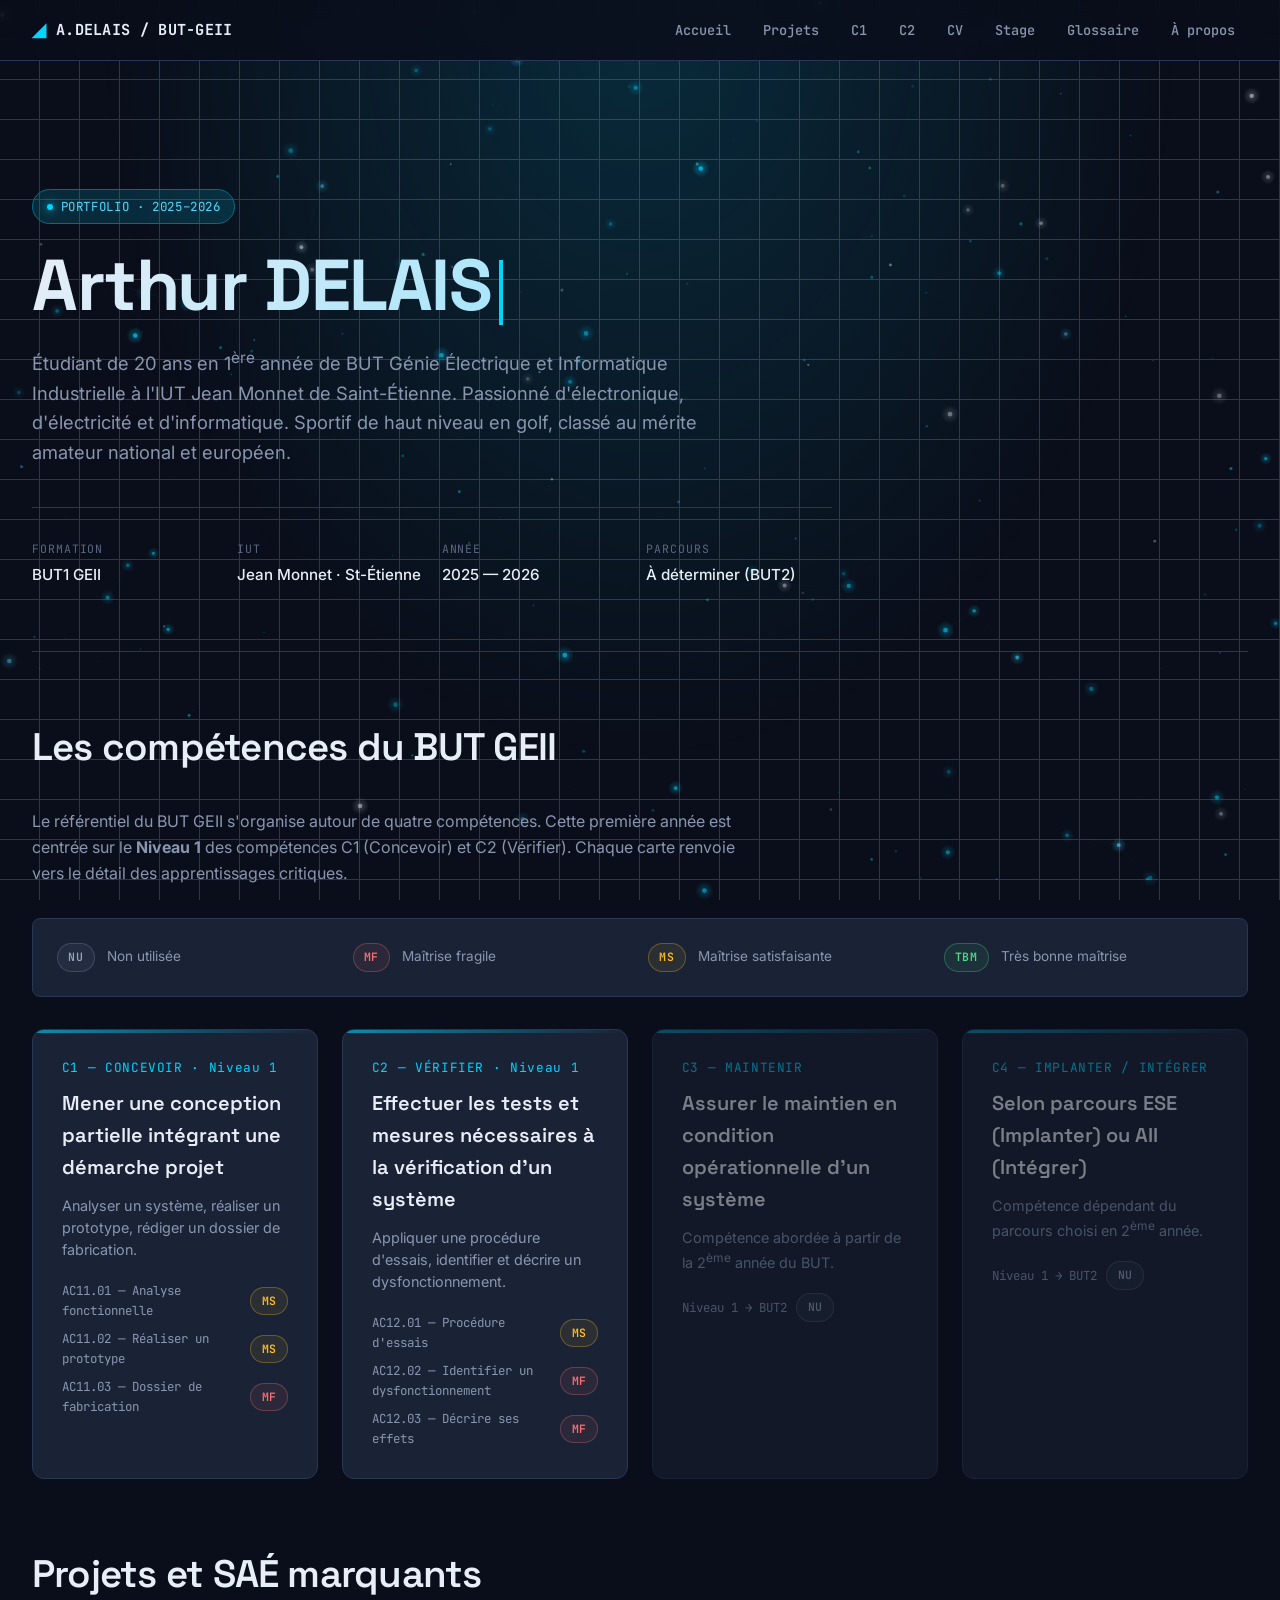
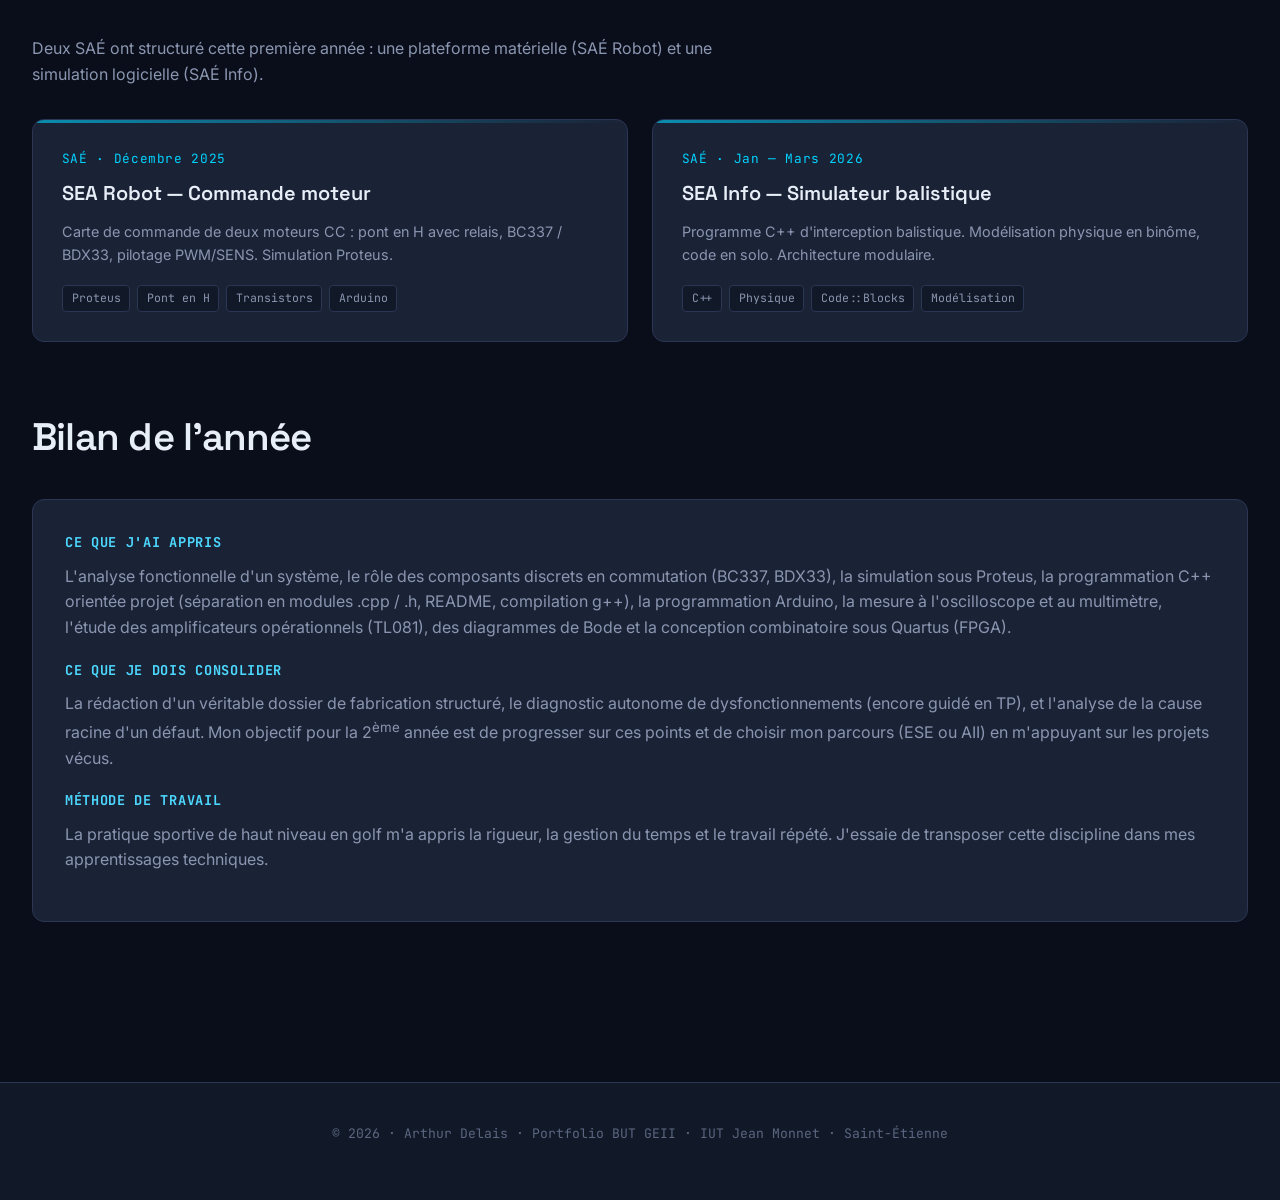
==== commit 9288469c: "Add files via upload" ====
--- a/index.html
+++ b/index.html
@@ -56,103 +56,6 @@
             <div class="meta-item">
                 <span class="meta-label">Parcours</span>
                 <span class="meta-value">À déterminer (BUT2)</span>
-            </div>
-        </div>
-    </section>
-
-    <section class="section reveal">
-        <div class="section-header">
-            <h2>Une première année dense</h2>
-        </div>
-        <div class="stats-grid">
-            <div class="stat-card">
-                <div class="stat-number"><span data-counter="6">0</span></div>
-                <div class="stat-label">AC évaluées</div>
-            </div>
-            <div class="stat-card">
-                <div class="stat-number"><span data-counter="2">0</span></div>
-                <div class="stat-label">SAÉ majeures</div>
-            </div>
-            <div class="stat-card">
-                <div class="stat-number"><span data-counter="15" data-suffix="+">0</span></div>
-                <div class="stat-label">TP réalisés</div>
-            </div>
-            <div class="stat-card">
-                <div class="stat-number"><span data-counter="4">0</span></div>
-                <div class="stat-label">Langages / outils</div>
-            </div>
-        </div>
-    </section>
-
-    <section class="section reveal">
-        <div class="section-header">
-            <h2>Radar des compétences</h2>
-        </div>
-        <div class="radar-wrapper">
-            <div class="radar-svg-container">
-                <!-- Radar SVG (6 axes) -->
-                <svg width="320" height="320" viewBox="-180 -180 360 360" xmlns="http://www.w3.org/2000/svg" aria-label="Radar des compétences">
-                    <!-- Grilles concentriques -->
-                    <g stroke="#2a3654" stroke-width="1" fill="none" opacity="0.7">
-                        <polygon points="0,-130 112.6,-65 112.6,65 0,130 -112.6,65 -112.6,-65" />
-                        <polygon points="0,-97.5 84.4,-48.7 84.4,48.7 0,97.5 -84.4,48.7 -84.4,-48.7" />
-                        <polygon points="0,-65 56.3,-32.5 56.3,32.5 0,65 -56.3,32.5 -56.3,-32.5" />
-                        <polygon points="0,-32.5 28.1,-16.2 28.1,16.2 0,32.5 -28.1,16.2 -28.1,-16.2" />
-                    </g>
-                    <!-- Axes -->
-                    <g stroke="#2a3654" stroke-width="1" opacity="0.6">
-                        <line x1="0" y1="0" x2="0" y2="-130" />
-                        <line x1="0" y1="0" x2="112.6" y2="-65" />
-                        <line x1="0" y1="0" x2="112.6" y2="65" />
-                        <line x1="0" y1="0" x2="0" y2="130" />
-                        <line x1="0" y1="0" x2="-112.6" y2="65" />
-                        <line x1="0" y1="0" x2="-112.6" y2="-65" />
-                    </g>
-                    <!-- Données (niveaux : MS=2, MS=2, MF=1, MS=2, MF=1, MF=1 / max 3) -->
-                    <!-- 6 AC : AC11.01 MS, AC11.02 MS, AC11.03 MF, AC12.01 MS, AC12.02 MF, AC12.03 MF -->
-                    <!-- MS = 2/3 = 0.67 → 87px ; MF = 1/3 = 0.33 → 43px -->
-                    <polygon
-                        points="0,-86.7 75.1,-43.4 37.5,21.6 0,43.3 -37.5,21.6 -75.1,-43.4"
-                        fill="#00d4ff" fill-opacity="0.18"
-                        stroke="#00d4ff" stroke-width="2"
-                        style="filter: drop-shadow(0 0 6px rgba(0,212,255,0.4));"
-                    />
-                    <!-- Points -->
-                    <g fill="#4dd9ff">
-                        <circle cx="0" cy="-86.7" r="4" />
-                        <circle cx="75.1" cy="-43.4" r="4" />
-                        <circle cx="37.5" cy="21.6" r="4" />
-                        <circle cx="0" cy="43.3" r="4" />
-                        <circle cx="-37.5" cy="21.6" r="4" />
-                        <circle cx="-75.1" cy="-43.4" r="4" />
-                    </g>
-                    <!-- Labels -->
-                    <g font-family="'JetBrains Mono', monospace" font-size="11" fill="#8a96b0" text-anchor="middle">
-                        <text x="0" y="-145">AC11.01</text>
-                        <text x="135" y="-78">AC11.02</text>
-                        <text x="135" y="80">AC11.03</text>
-                        <text x="0" y="150">AC12.01</text>
-                        <text x="-135" y="80">AC12.02</text>
-                        <text x="-135" y="-78">AC12.03</text>
-                    </g>
-                    <!-- Légende des niveaux -->
-                    <g font-family="'JetBrains Mono', monospace" font-size="9" fill="#5b6680">
-                        <text x="6" y="-30">MF</text>
-                        <text x="6" y="-62">MS</text>
-                        <text x="6" y="-95">TBM</text>
-                    </g>
-                </svg>
-            </div>
-            <div class="radar-info">
-                <h3>Niveaux atteints en BUT1</h3>
-                <ul>
-                    <li><span>AC11.01 — Analyse fonctionnelle</span> <span class="niv">MS</span></li>
-                    <li><span>AC11.02 — Prototype</span> <span class="niv">MS</span></li>
-                    <li><span>AC11.03 — Dossier de fab.</span> <span class="niv">MF</span></li>
-                    <li><span>AC12.01 — Procédure d'essais</span> <span class="niv">MS</span></li>
-                    <li><span>AC12.02 — Identifier dysfonct.</span> <span class="niv">MF</span></li>
-                    <li><span>AC12.03 — Décrire effets</span> <span class="niv">MF</span></li>
-                </ul>
             </div>
         </div>
     </section>
--- a/assets/style.css
+++ b/assets/style.css
@@ -495,6 +495,115 @@
     object-fit: cover;
 }
 
+/* GALERIE PHOTOS — TP Énergie, etc. */
+.photo-gallery {
+    display: grid;
+    grid-template-columns: repeat(auto-fit, minmax(280px, 1fr));
+    gap: 1.2rem;
+    margin: 1.5rem 0;
+}
+
+.photo-card {
+    position: relative;
+    border-radius: 12px;
+    overflow: hidden;
+    background: var(--bg-card);
+    border: 1px solid var(--border);
+    transition: all 0.35s cubic-bezier(0.4, 0, 0.2, 1);
+    cursor: zoom-in;
+}
+
+.photo-card:hover {
+    transform: translateY(-4px) scale(1.01);
+    border-color: var(--accent-dim);
+    box-shadow: 0 16px 40px -10px var(--accent-glow-strong);
+}
+
+.photo-card img {
+    width: 100%;
+    height: 240px;
+    object-fit: cover;
+    display: block;
+    transition: transform 0.5s ease;
+}
+
+.photo-card:hover img {
+    transform: scale(1.05);
+}
+
+.photo-caption {
+    padding: 0.9rem 1.1rem;
+    border-top: 1px solid var(--border);
+    background: var(--bg-secondary);
+}
+
+.photo-caption-title {
+    font-family: var(--font-mono);
+    font-size: 0.82rem;
+    color: var(--accent-bright);
+    margin-bottom: 0.25rem;
+    letter-spacing: 0.02em;
+}
+
+.photo-caption-desc {
+    font-size: 0.82rem;
+    color: var(--text-secondary);
+    line-height: 1.4;
+}
+
+/* Lightbox — affichage plein écran au clic */
+.lightbox {
+    position: fixed;
+    inset: 0;
+    background: rgba(5, 8, 16, 0.95);
+    backdrop-filter: blur(8px);
+    -webkit-backdrop-filter: blur(8px);
+    z-index: 9998;
+    display: flex;
+    align-items: center;
+    justify-content: center;
+    padding: 2rem;
+    opacity: 0;
+    visibility: hidden;
+    transition: opacity 0.3s, visibility 0.3s;
+    cursor: zoom-out;
+}
+
+.lightbox.is-open {
+    opacity: 1;
+    visibility: visible;
+}
+
+.lightbox img {
+    max-width: 95%;
+    max-height: 90vh;
+    border-radius: 8px;
+    box-shadow: 0 20px 60px rgba(0, 0, 0, 0.7);
+    border: 1px solid var(--accent-dim);
+}
+
+.lightbox-close {
+    position: absolute;
+    top: 1.5rem;
+    right: 1.5rem;
+    background: var(--bg-card);
+    color: var(--accent-bright);
+    border: 1px solid var(--accent-dim);
+    border-radius: 50%;
+    width: 44px;
+    height: 44px;
+    font-size: 1.4rem;
+    cursor: pointer;
+    transition: all 0.2s;
+    font-family: var(--font-mono);
+}
+
+.lightbox-close:hover {
+    background: var(--accent);
+    color: var(--bg-primary);
+    transform: rotate(90deg);
+}
+
 /* RESPONSIVE */
 @media (max-width: 720px) {
     .nav-inner { flex-direction: column; align-items: flex-start; padding: 1rem; }
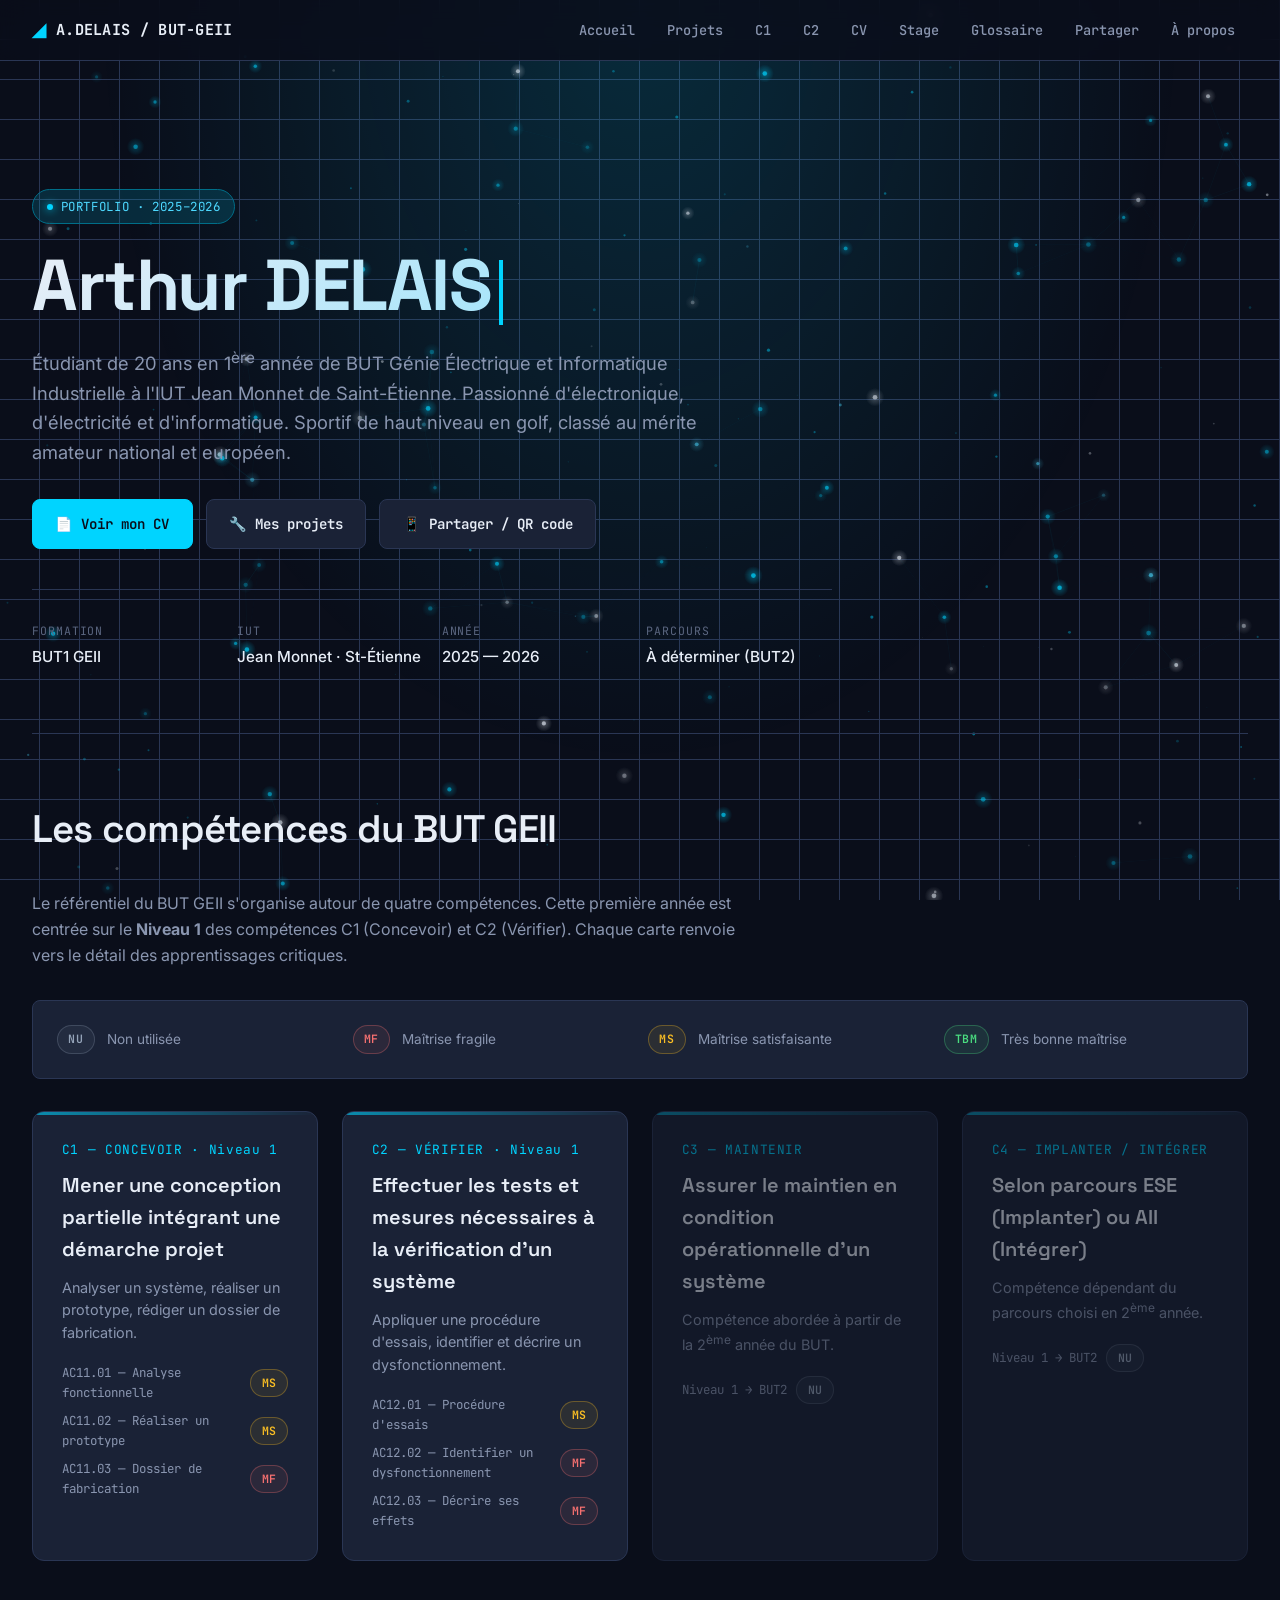
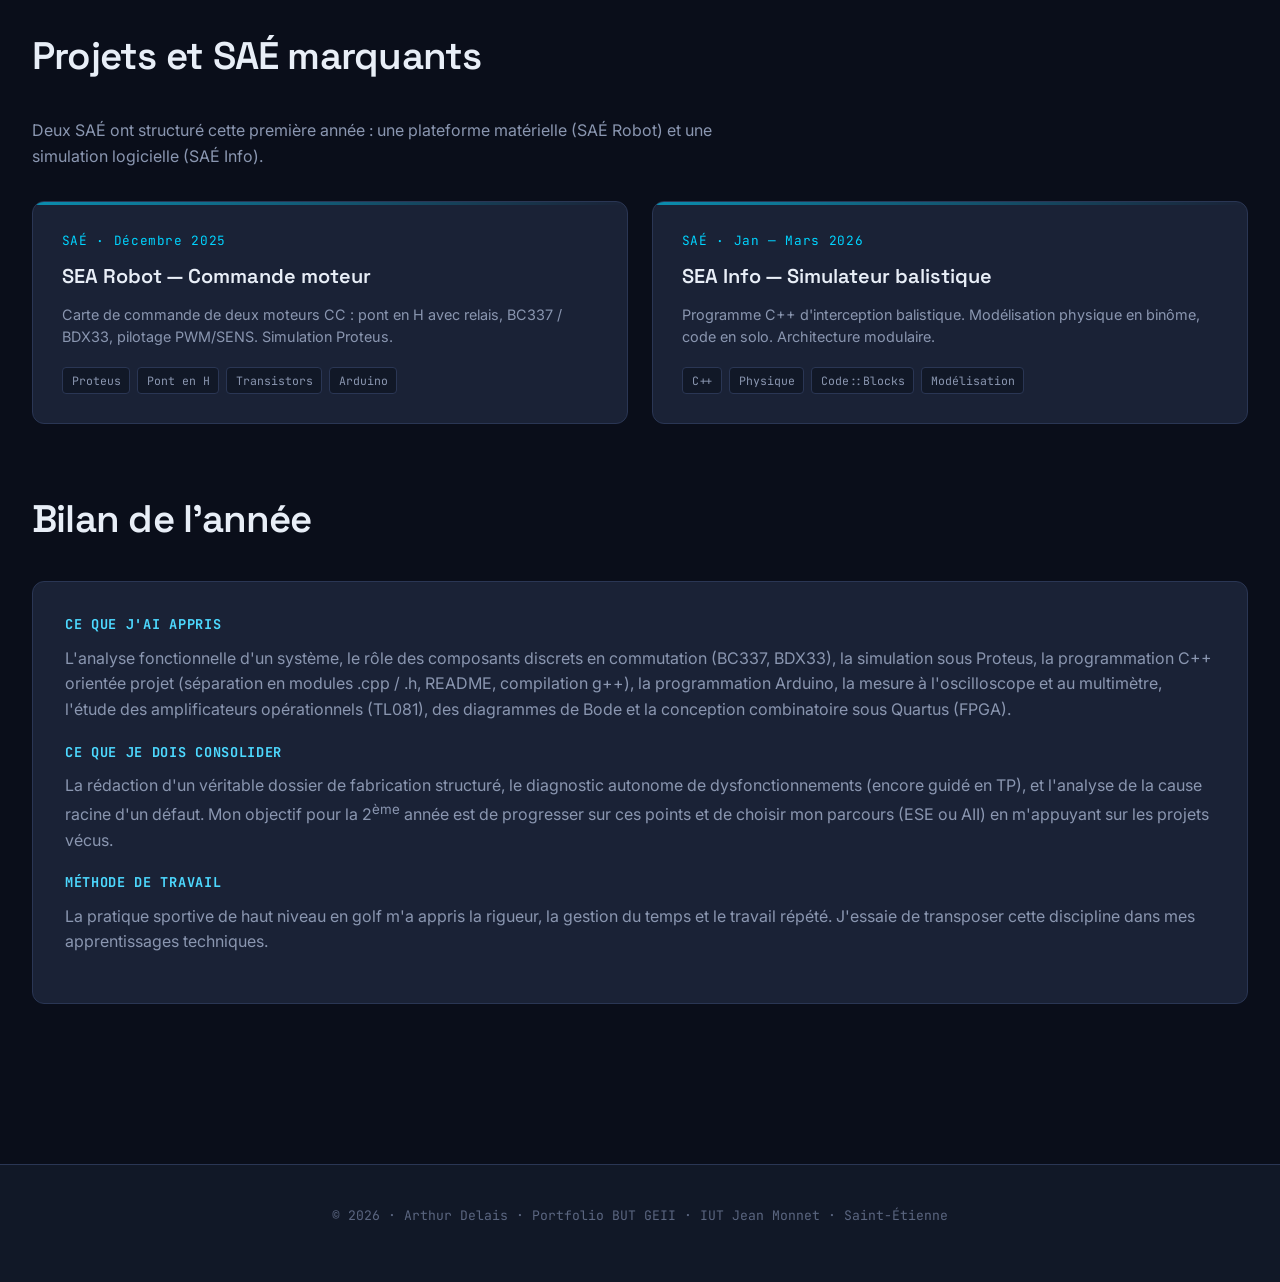
==== commit 6394afa4: "Add files via upload" ====
--- a/index.html
+++ b/index.html
@@ -28,6 +28,7 @@
             <li><a href="pages/cv.html">CV</a></li>
             <li><a href="pages/stage.html">Stage</a></li>
             <li><a href="pages/glossaire.html">Glossaire</a></li>
+            <li><a href="pages/partager.html">Partager</a></li>
             <li><a href="pages/apropos.html">À propos</a></li>
         </ul>
     </div>
@@ -39,6 +40,12 @@
         <span class="hero-tag">Portfolio · 2025–2026</span>
         <h1 data-typewriter="Arthur DELAIS"></h1>
         <p>Étudiant de 20 ans en 1<sup>ère</sup> année de BUT Génie Électrique et Informatique Industrielle à l'IUT Jean Monnet de Saint-Étienne. Passionné d'électronique, d'électricité et d'informatique. Sportif de haut niveau en golf, classé au mérite amateur national et européen.</p>
+
+        <div style="display: flex; flex-wrap: wrap; gap: 0.8rem; margin-top: 1.5rem;">
+            <a href="pages/cv.html" class="btn btn-primary">📄 Voir mon CV</a>
+            <a href="pages/projets.html" class="btn btn-ghost">🔧 Mes projets</a>
+            <a href="pages/partager.html" class="btn btn-ghost">📱 Partager / QR code</a>
+        </div>
 
         <div class="hero-meta">
             <div class="meta-item">
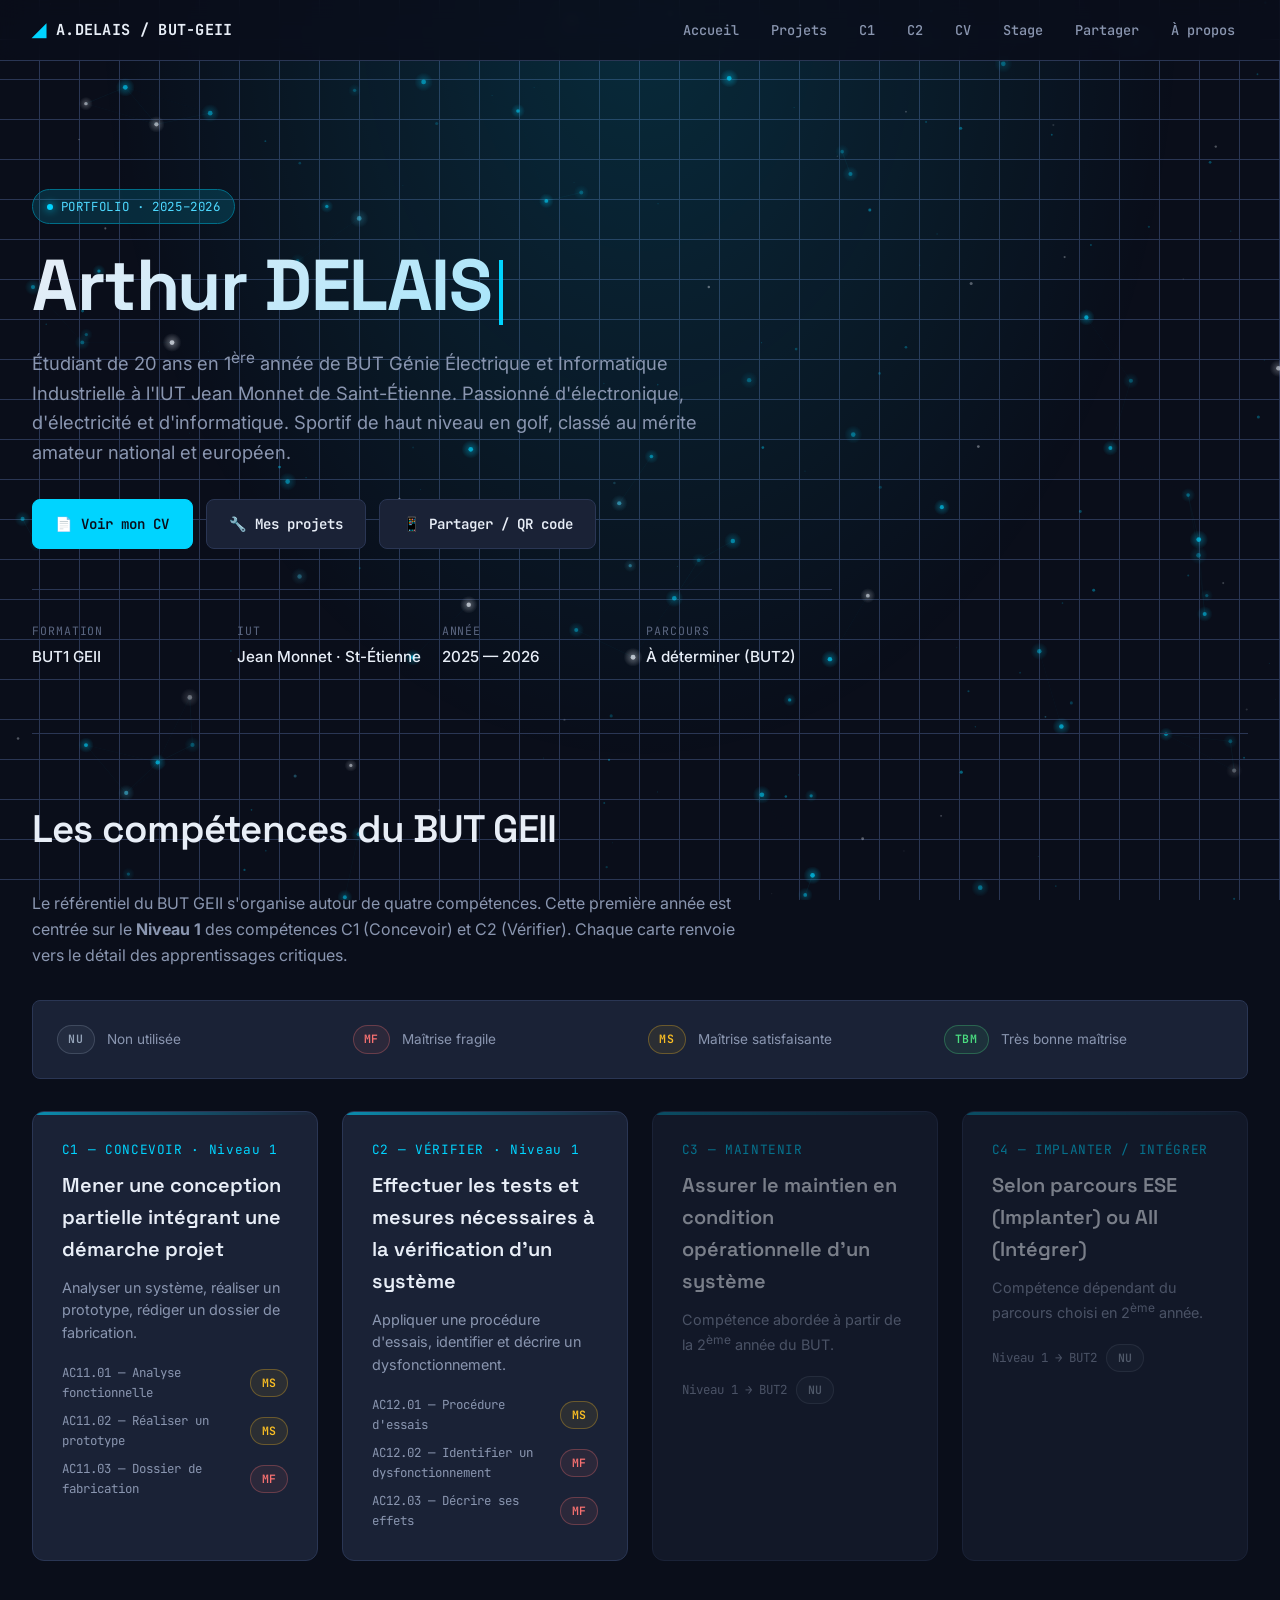
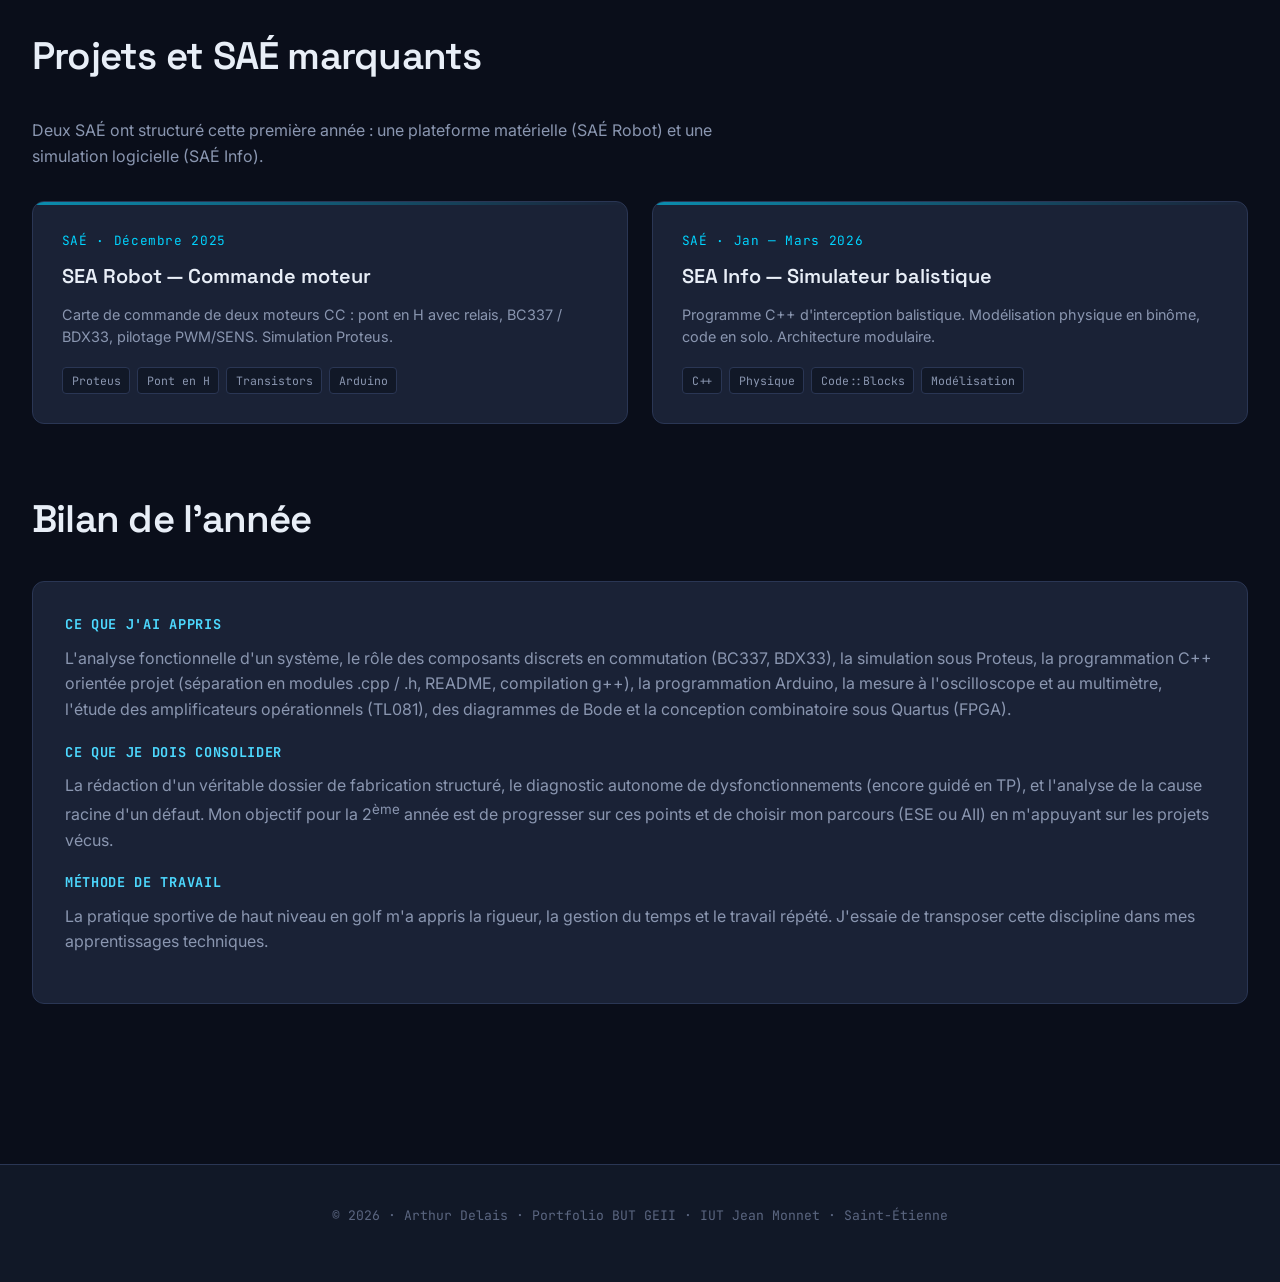
==== commit a29b4c8c: "Add files via upload" ====
--- a/index.html
+++ b/index.html
@@ -26,9 +26,7 @@
             <li><a href="pages/AC11-01.html">C1</a></li>
             <li><a href="pages/AC12-01.html">C2</a></li>
             <li><a href="pages/cv.html">CV</a></li>
-            <li><a href="pages/stage.html">Stage</a></li>
-            <li><a href="pages/glossaire.html">Glossaire</a></li>
-            <li><a href="pages/partager.html">Partager</a></li>
+            <li><a href="pages/stage.html">Stage</a></li>            <li><a href="pages/partager.html">Partager</a></li>
             <li><a href="pages/apropos.html">À propos</a></li>
         </ul>
     </div>
--- a/assets/style.css
+++ b/assets/style.css
@@ -411,9 +411,49 @@
 .proof-caption { padding: 0.8rem 1.2rem; font-family: var(--font-mono); font-size: 0.78rem; color: var(--text-dim); border-top: 1px solid var(--border); background: var(--bg-secondary); }
 
 .proof-list { display: grid; gap: 0.6rem; margin-top: 1rem; }
-.proof-item { display: flex; align-items: center; gap: 0.8rem; padding: 0.8rem 1rem; background: var(--bg-card); border: 1px solid var(--border); border-radius: 6px; font-family: var(--font-mono); font-size: 0.85rem; color: var(--text-secondary); transition: all 0.2s; }
-.proof-item:hover { border-color: var(--accent-dim); background: var(--bg-card-hover); }
-.proof-item::before { content: '◈'; color: var(--accent); }
+.proof-item {
+    display: flex;
+    align-items: center;
+    gap: 0.8rem;
+    padding: 0.9rem 1.1rem;
+    background: var(--bg-card);
+    border: 1px solid var(--border);
+    border-radius: 6px;
+    font-family: var(--font-mono);
+    font-size: 0.85rem;
+    color: var(--text-secondary);
+    transition: all 0.2s;
+    text-decoration: none;
+    position: relative;
+}
+.proof-item:hover {
+    border-color: var(--accent-dim);
+    background: var(--bg-card-hover);
+    color: var(--accent-bright);
+    transform: translateX(4px);
+}
+.proof-item::before { content: '◈'; color: var(--accent); flex-shrink: 0; }
+.proof-item .ext-icon {
+    margin-left: auto;
+    color: var(--text-dim);
+    font-size: 0.95rem;
+    transition: color 0.2s;
+}
+.proof-item:hover .ext-icon { color: var(--accent-bright); }
+
+/* État "fichier à déposer" — différencié visuellement */
+.proof-item.todo {
+    border-style: dashed;
+    opacity: 0.65;
+    cursor: help;
+}
+.proof-item.todo::before { content: '⏳'; }
+.proof-item.todo:hover {
+    transform: none;
+    border-color: var(--warning);
+    opacity: 0.85;
+}
+.proof-item.todo .ext-icon { color: var(--warning); }
 
 .ac-nav { display: flex; justify-content: space-between; gap: 1rem; margin-top: 4rem; padding-top: 2rem; border-top: 1px solid var(--border); }
 .ac-nav a { flex: 1; padding: 1.2rem 1.5rem; background: var(--bg-card); border: 1px solid var(--border); border-radius: 8px; text-decoration: none; color: var(--text-secondary); transition: all 0.2s; font-family: var(--font-mono); font-size: 0.85rem; }
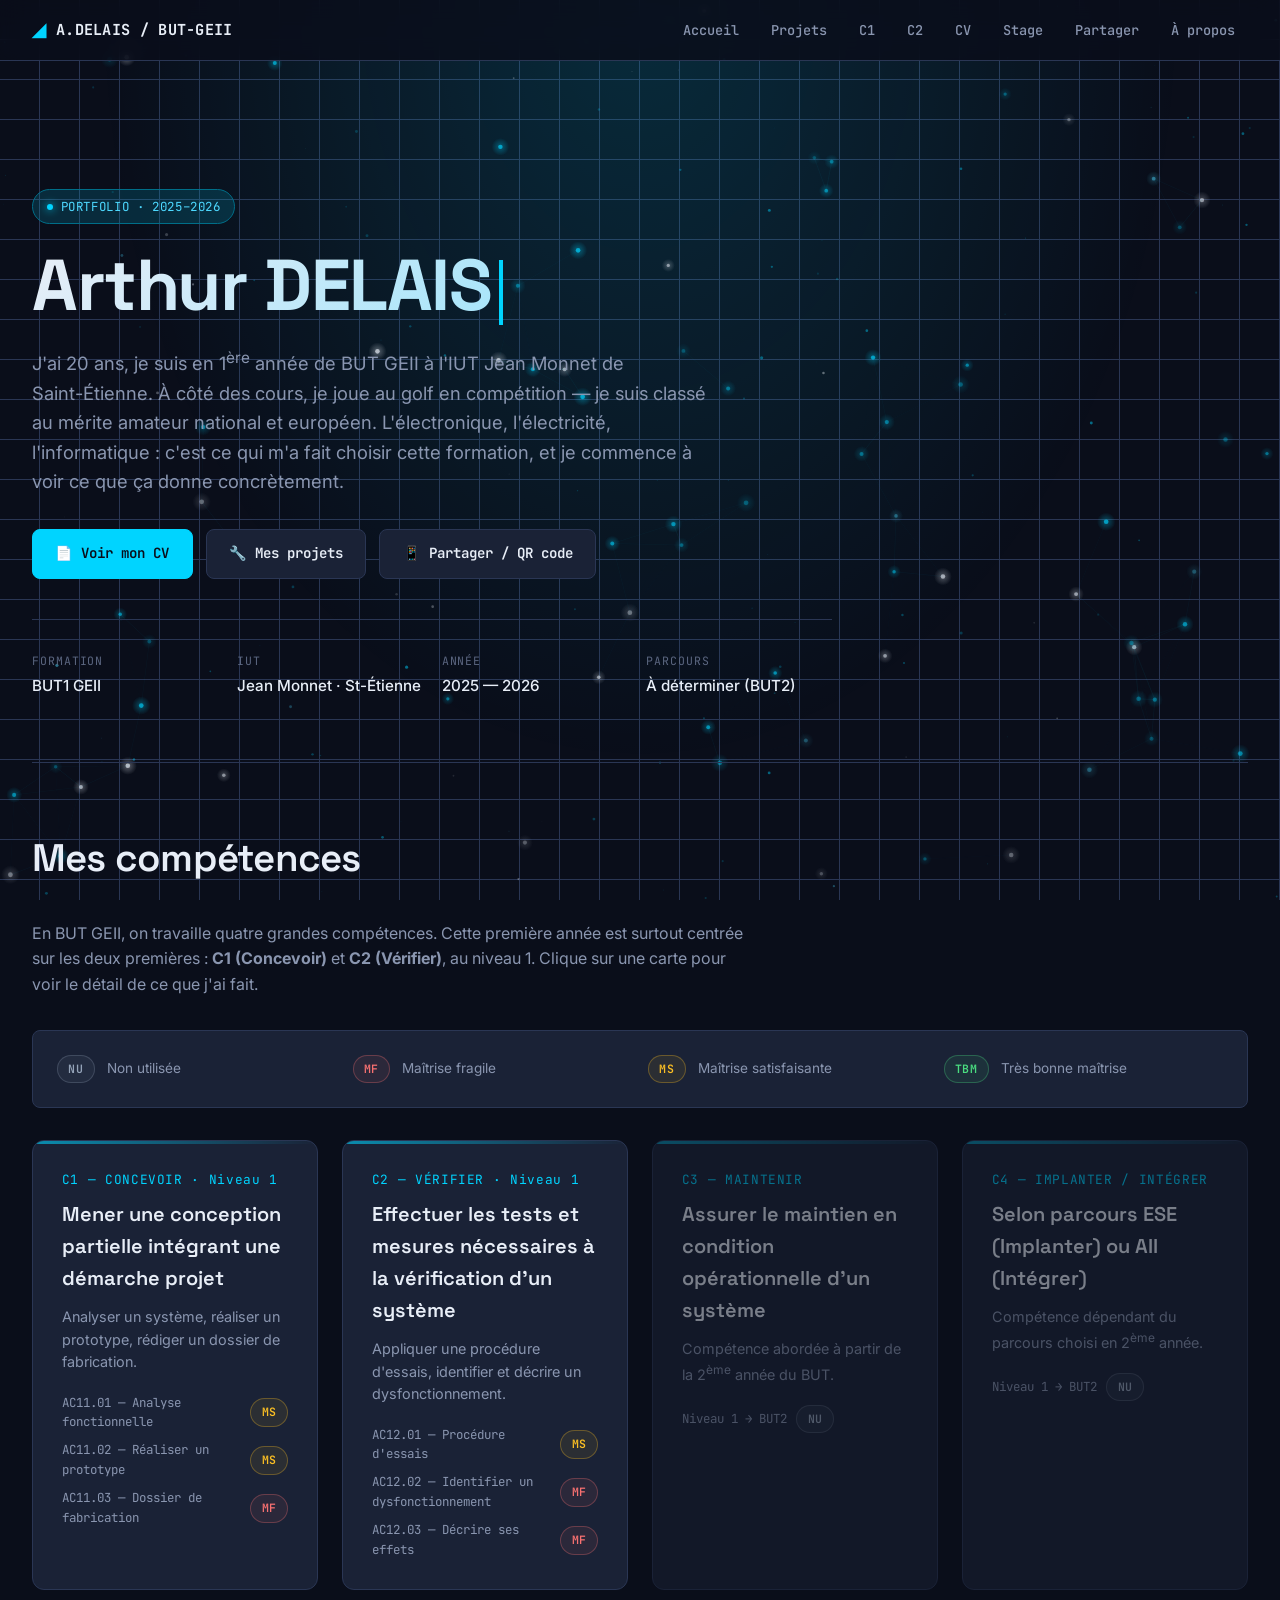
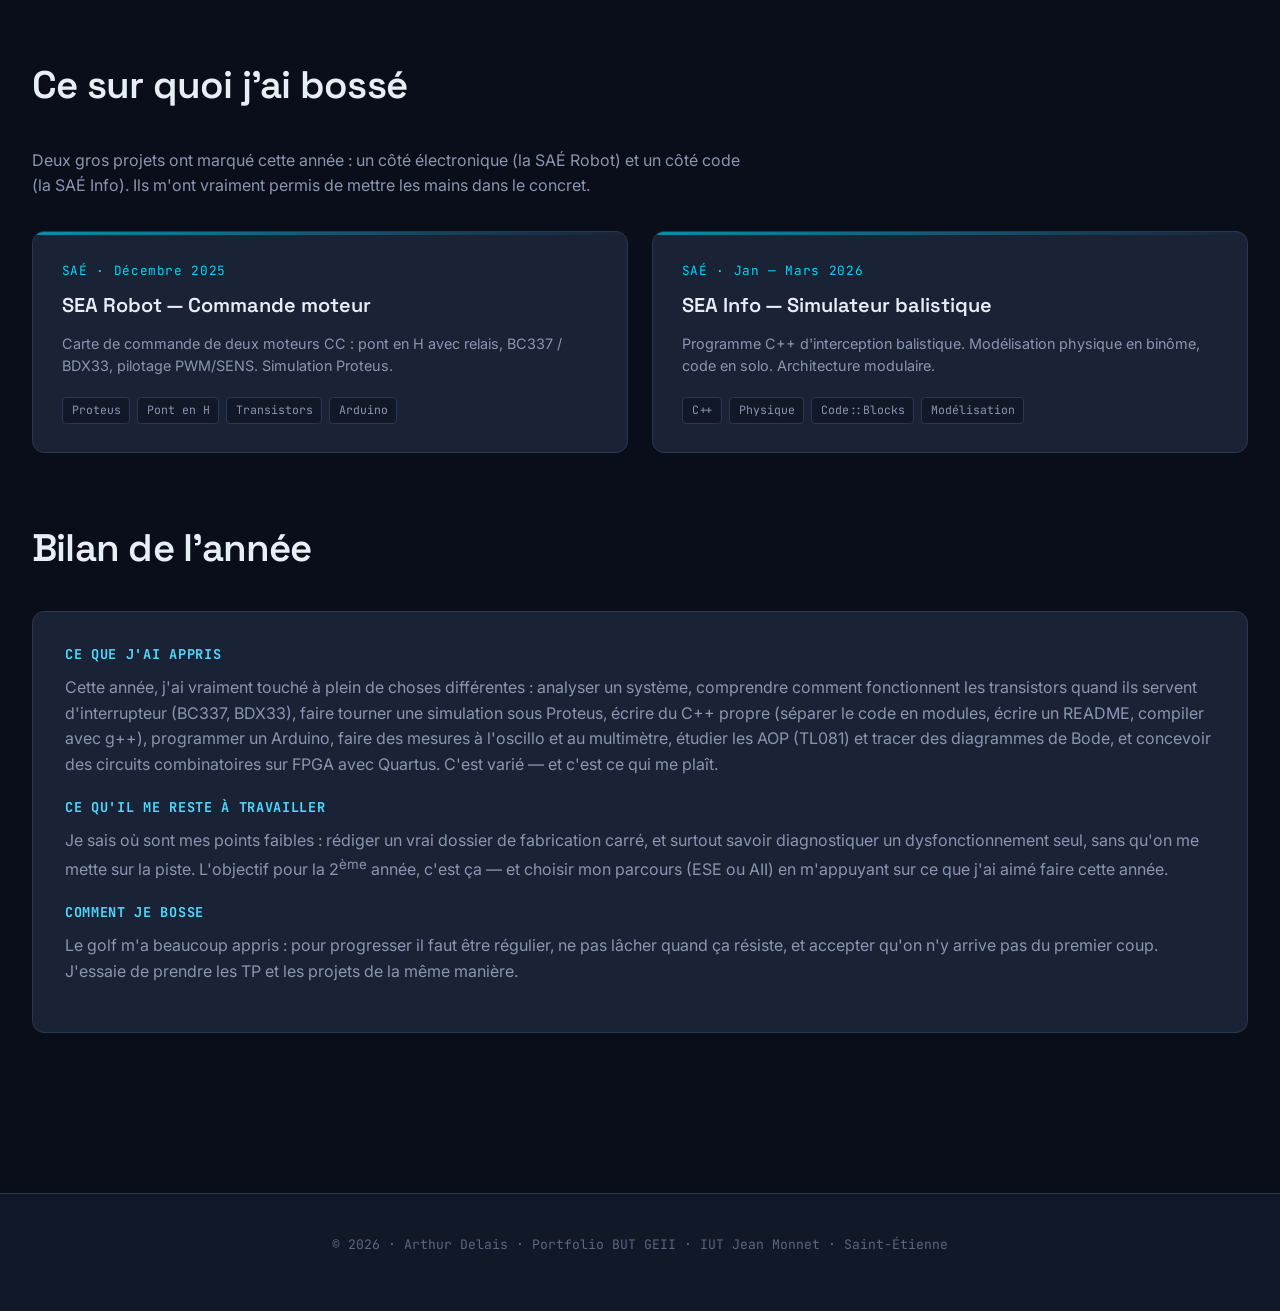
==== commit 033b5a2c: "Add files via upload" ====
--- a/index.html
+++ b/index.html
@@ -37,7 +37,7 @@
     <section class="hero">
         <span class="hero-tag">Portfolio · 2025–2026</span>
         <h1 data-typewriter="Arthur DELAIS"></h1>
-        <p>Étudiant de 20 ans en 1<sup>ère</sup> année de BUT Génie Électrique et Informatique Industrielle à l'IUT Jean Monnet de Saint-Étienne. Passionné d'électronique, d'électricité et d'informatique. Sportif de haut niveau en golf, classé au mérite amateur national et européen.</p>
+        <p>J'ai 20 ans, je suis en 1<sup>ère</sup> année de BUT GEII à l'IUT Jean Monnet de Saint-Étienne. À côté des cours, je joue au golf en compétition — je suis classé au mérite amateur national et européen. L'électronique, l'électricité, l'informatique : c'est ce qui m'a fait choisir cette formation, et je commence à voir ce que ça donne concrètement.</p>
 
         <div style="display: flex; flex-wrap: wrap; gap: 0.8rem; margin-top: 1.5rem;">
             <a href="pages/cv.html" class="btn btn-primary">📄 Voir mon CV</a>
@@ -68,10 +68,10 @@
     <section class="section reveal">
         <div class="section-header">
             
-            <h2>Les compétences du BUT GEII</h2>
+            <h2>Mes compétences</h2>
         </div>
         <p style="color: var(--text-secondary); max-width: 720px; margin-bottom: 1rem;">
-            Le référentiel du BUT GEII s'organise autour de quatre compétences. Cette première année est centrée sur le <strong>Niveau 1</strong> des compétences C1 (Concevoir) et C2 (Vérifier). Chaque carte renvoie vers le détail des apprentissages critiques.
+            En BUT GEII, on travaille quatre grandes compétences. Cette première année est surtout centrée sur les deux premières : <strong>C1 (Concevoir)</strong> et <strong>C2 (Vérifier)</strong>, au niveau 1. Clique sur une carte pour voir le détail de ce que j'ai fait.
         </p>
 
         <div class="legend">
@@ -129,10 +129,10 @@
     <section class="section reveal">
         <div class="section-header">
             
-            <h2>Projets et SAÉ marquants</h2>
+            <h2>Ce sur quoi j'ai bossé</h2>
         </div>
         <p style="color: var(--text-secondary); max-width: 720px;">
-            Deux SAÉ ont structuré cette première année : une plateforme matérielle (SAÉ Robot) et une simulation logicielle (SAÉ Info).
+            Deux gros projets ont marqué cette année : un côté électronique (la SAÉ Robot) et un côté code (la SAÉ Info). Ils m'ont vraiment permis de mettre les mains dans le concret.
         </p>
 
         <div class="projects-grid" style="margin-top: 2rem;">
@@ -165,13 +165,13 @@
         </div>
         <div style="background: var(--bg-card); border: 1px solid var(--border); border-radius: 12px; padding: 2rem;">
             <h4 style="margin-top: 0;">Ce que j'ai appris</h4>
-            <p style="color: var(--text-secondary);">L'analyse fonctionnelle d'un système, le rôle des composants discrets en commutation (BC337, BDX33), la simulation sous Proteus, la programmation C++ orientée projet (séparation en modules .cpp / .h, README, compilation g++), la programmation Arduino, la mesure à l'oscilloscope et au multimètre, l'étude des amplificateurs opérationnels (TL081), des diagrammes de Bode et la conception combinatoire sous Quartus (FPGA).</p>
+            <p style="color: var(--text-secondary);">Cette année, j'ai vraiment touché à plein de choses différentes : analyser un système, comprendre comment fonctionnent les transistors quand ils servent d'interrupteur (BC337, BDX33), faire tourner une simulation sous Proteus, écrire du C++ propre (séparer le code en modules, écrire un README, compiler avec g++), programmer un Arduino, faire des mesures à l'oscillo et au multimètre, étudier les AOP (TL081) et tracer des diagrammes de Bode, et concevoir des circuits combinatoires sur FPGA avec Quartus. C'est varié — et c'est ce qui me plaît.</p>
 
-            <h4>Ce que je dois consolider</h4>
-            <p style="color: var(--text-secondary);">La rédaction d'un véritable dossier de fabrication structuré, le diagnostic autonome de dysfonctionnements (encore guidé en TP), et l'analyse de la cause racine d'un défaut. Mon objectif pour la 2<sup>ème</sup> année est de progresser sur ces points et de choisir mon parcours (ESE ou AII) en m'appuyant sur les projets vécus.</p>
+            <h4>Ce qu'il me reste à travailler</h4>
+            <p style="color: var(--text-secondary);">Je sais où sont mes points faibles : rédiger un vrai dossier de fabrication carré, et surtout savoir diagnostiquer un dysfonctionnement seul, sans qu'on me mette sur la piste. L'objectif pour la 2<sup>ème</sup> année, c'est ça — et choisir mon parcours (ESE ou AII) en m'appuyant sur ce que j'ai aimé faire cette année.</p>
 
-            <h4>Méthode de travail</h4>
-            <p style="color: var(--text-secondary);">La pratique sportive de haut niveau en golf m'a appris la rigueur, la gestion du temps et le travail répété. J'essaie de transposer cette discipline dans mes apprentissages techniques.</p>
+            <h4>Comment je bosse</h4>
+            <p style="color: var(--text-secondary);">Le golf m'a beaucoup appris : pour progresser il faut être régulier, ne pas lâcher quand ça résiste, et accepter qu'on n'y arrive pas du premier coup. J'essaie de prendre les TP et les projets de la même manière.</p>
         </div>
     </section>
 
